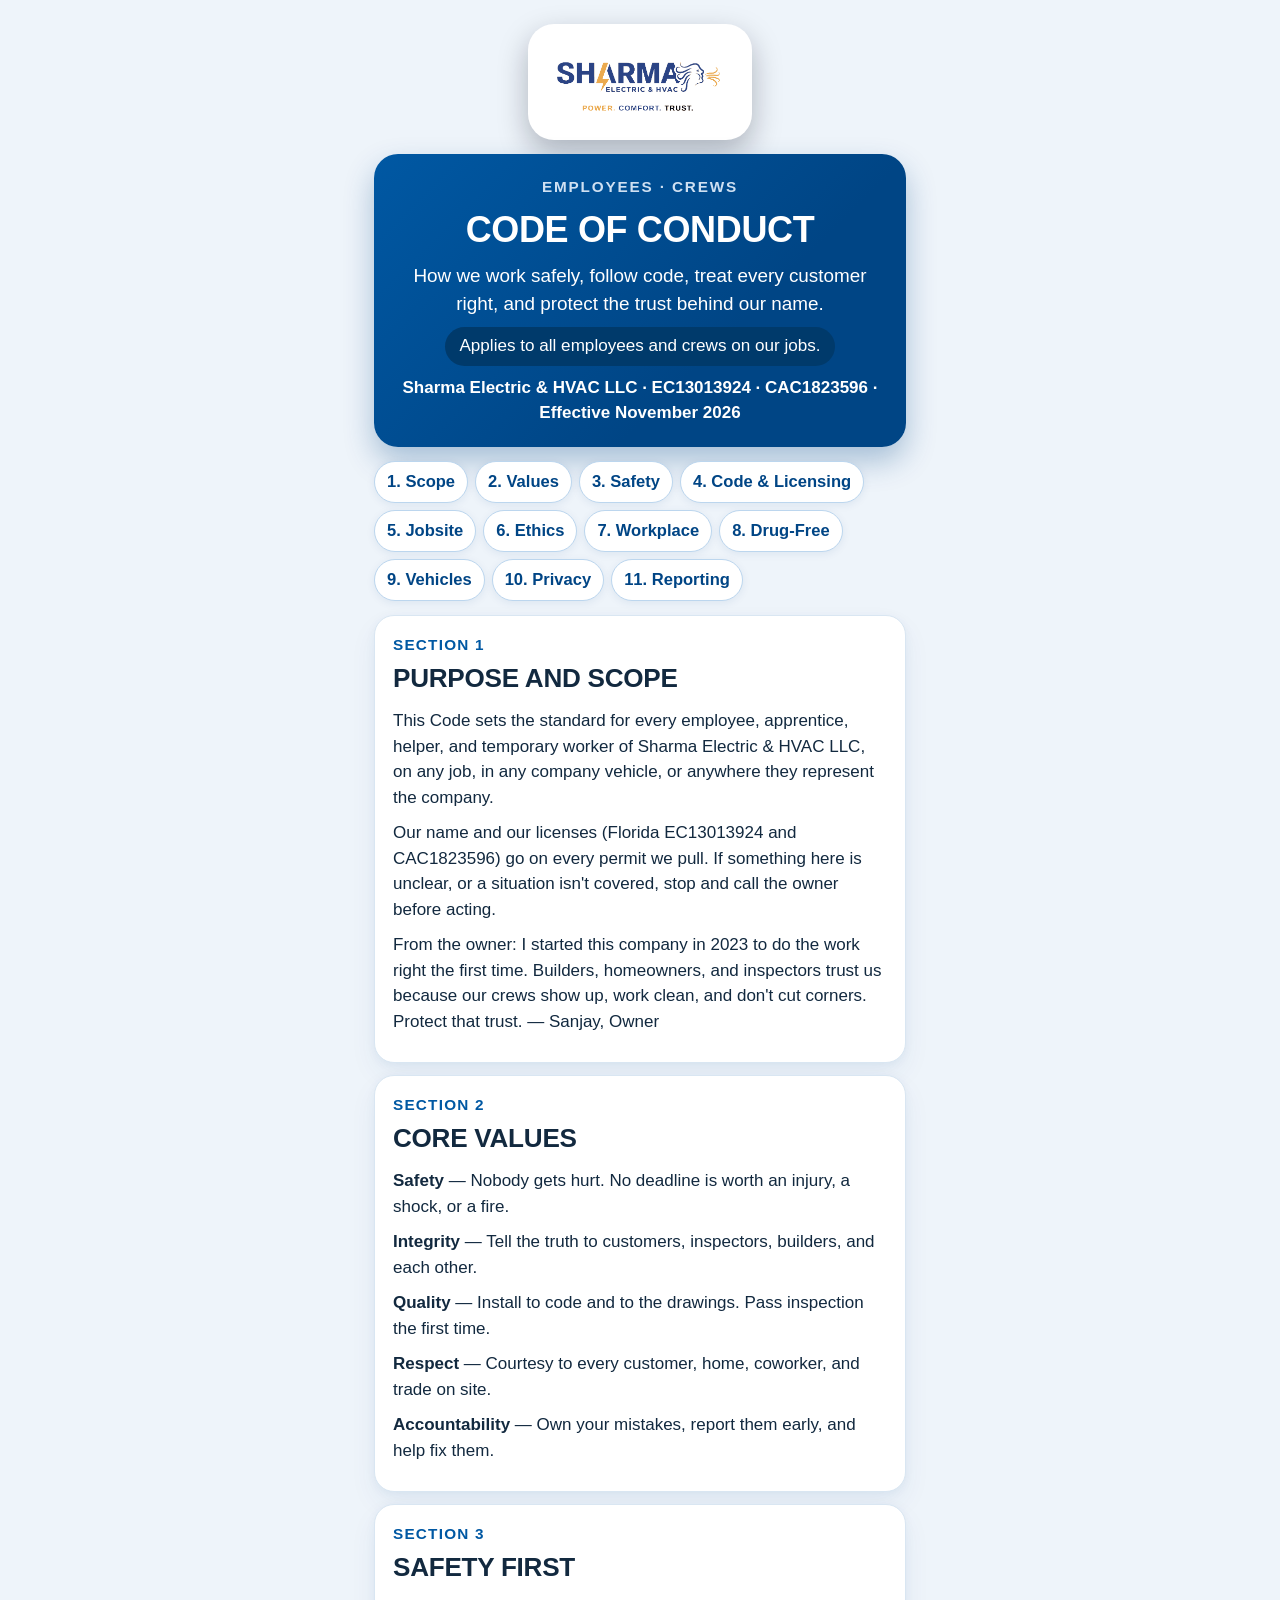
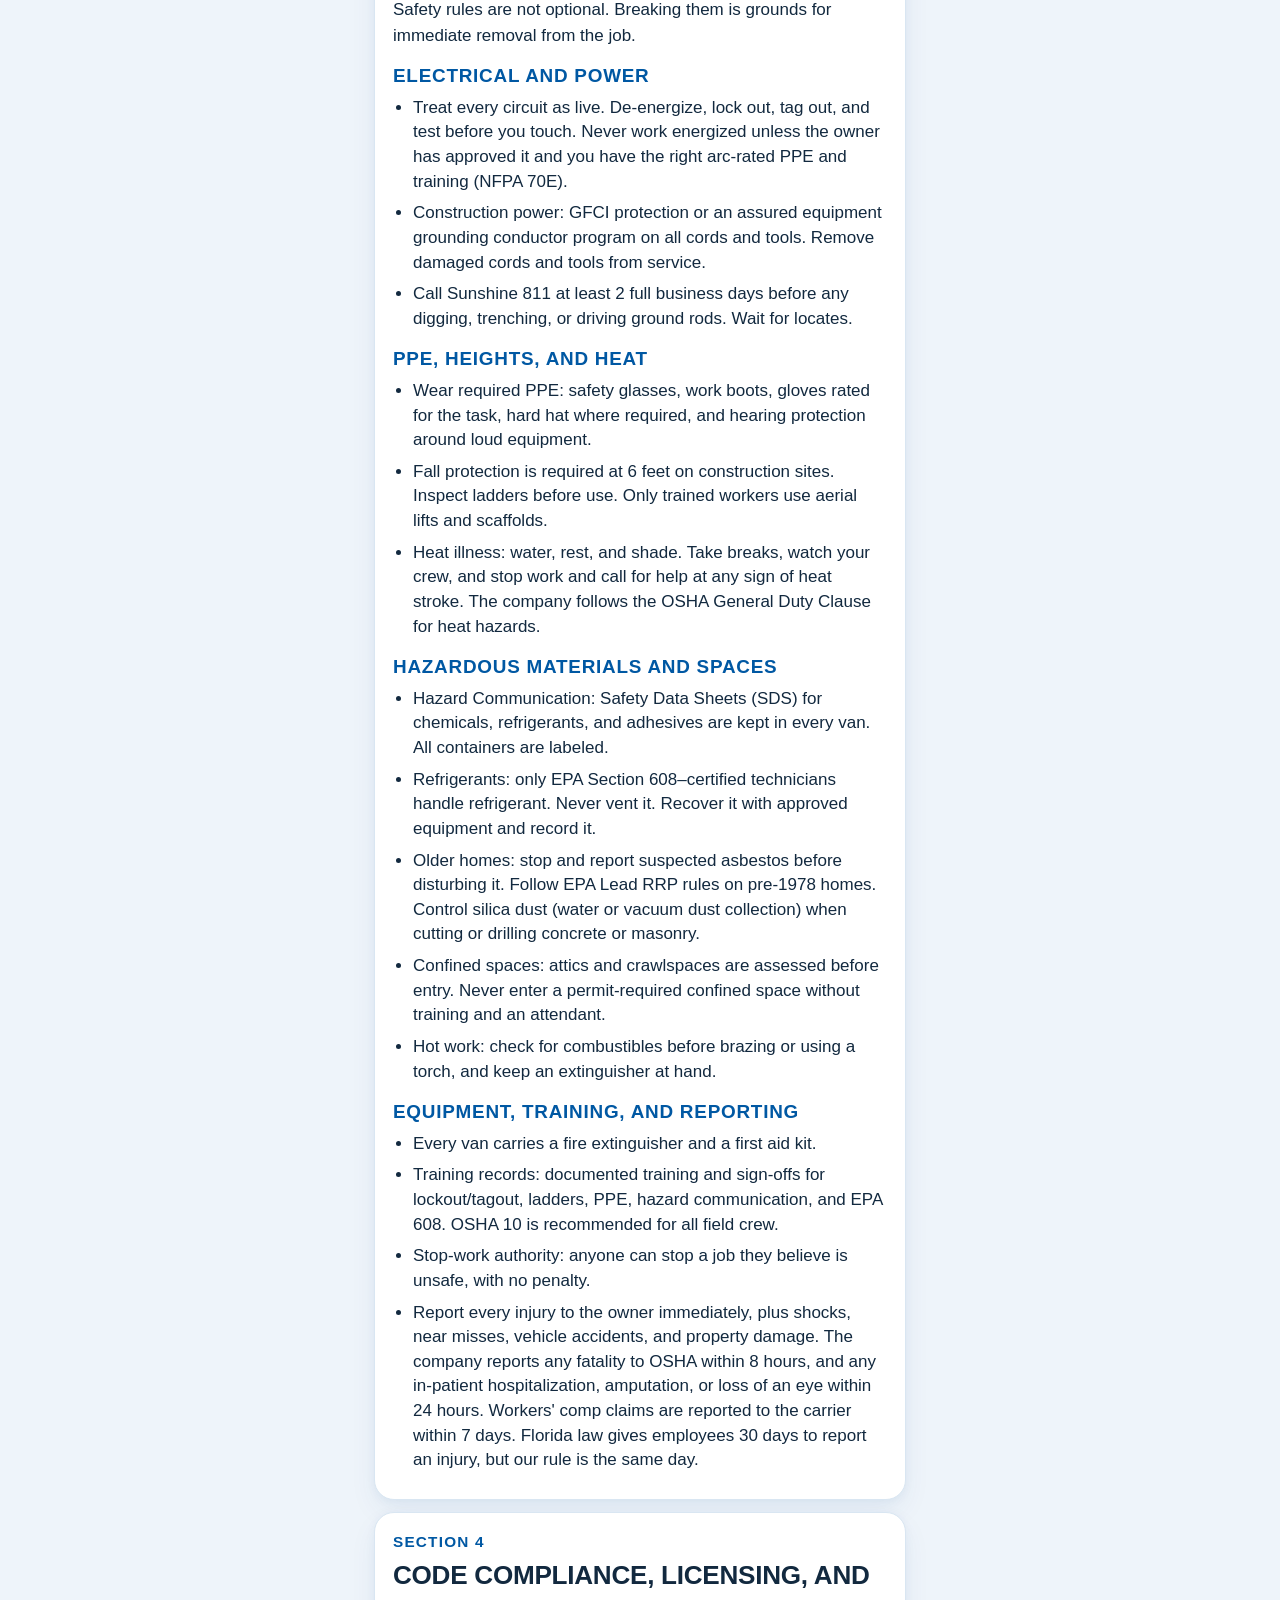
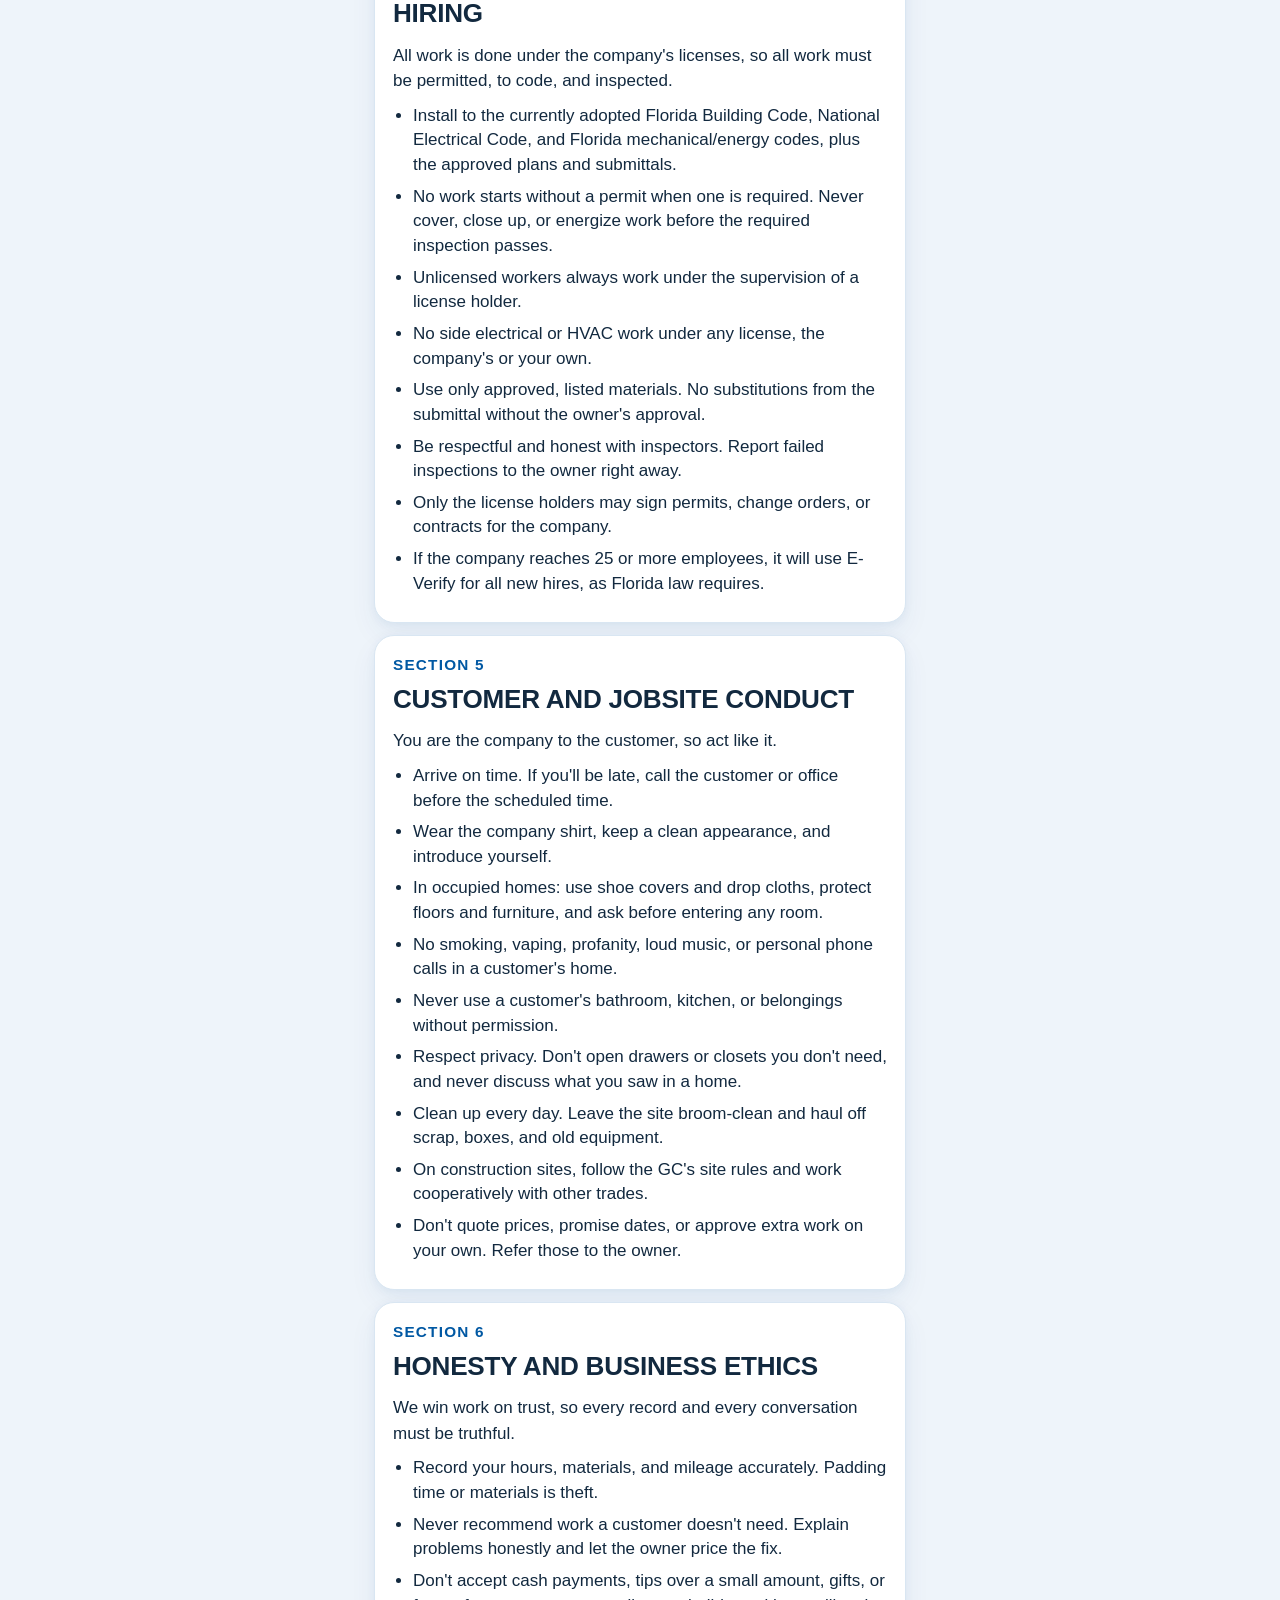
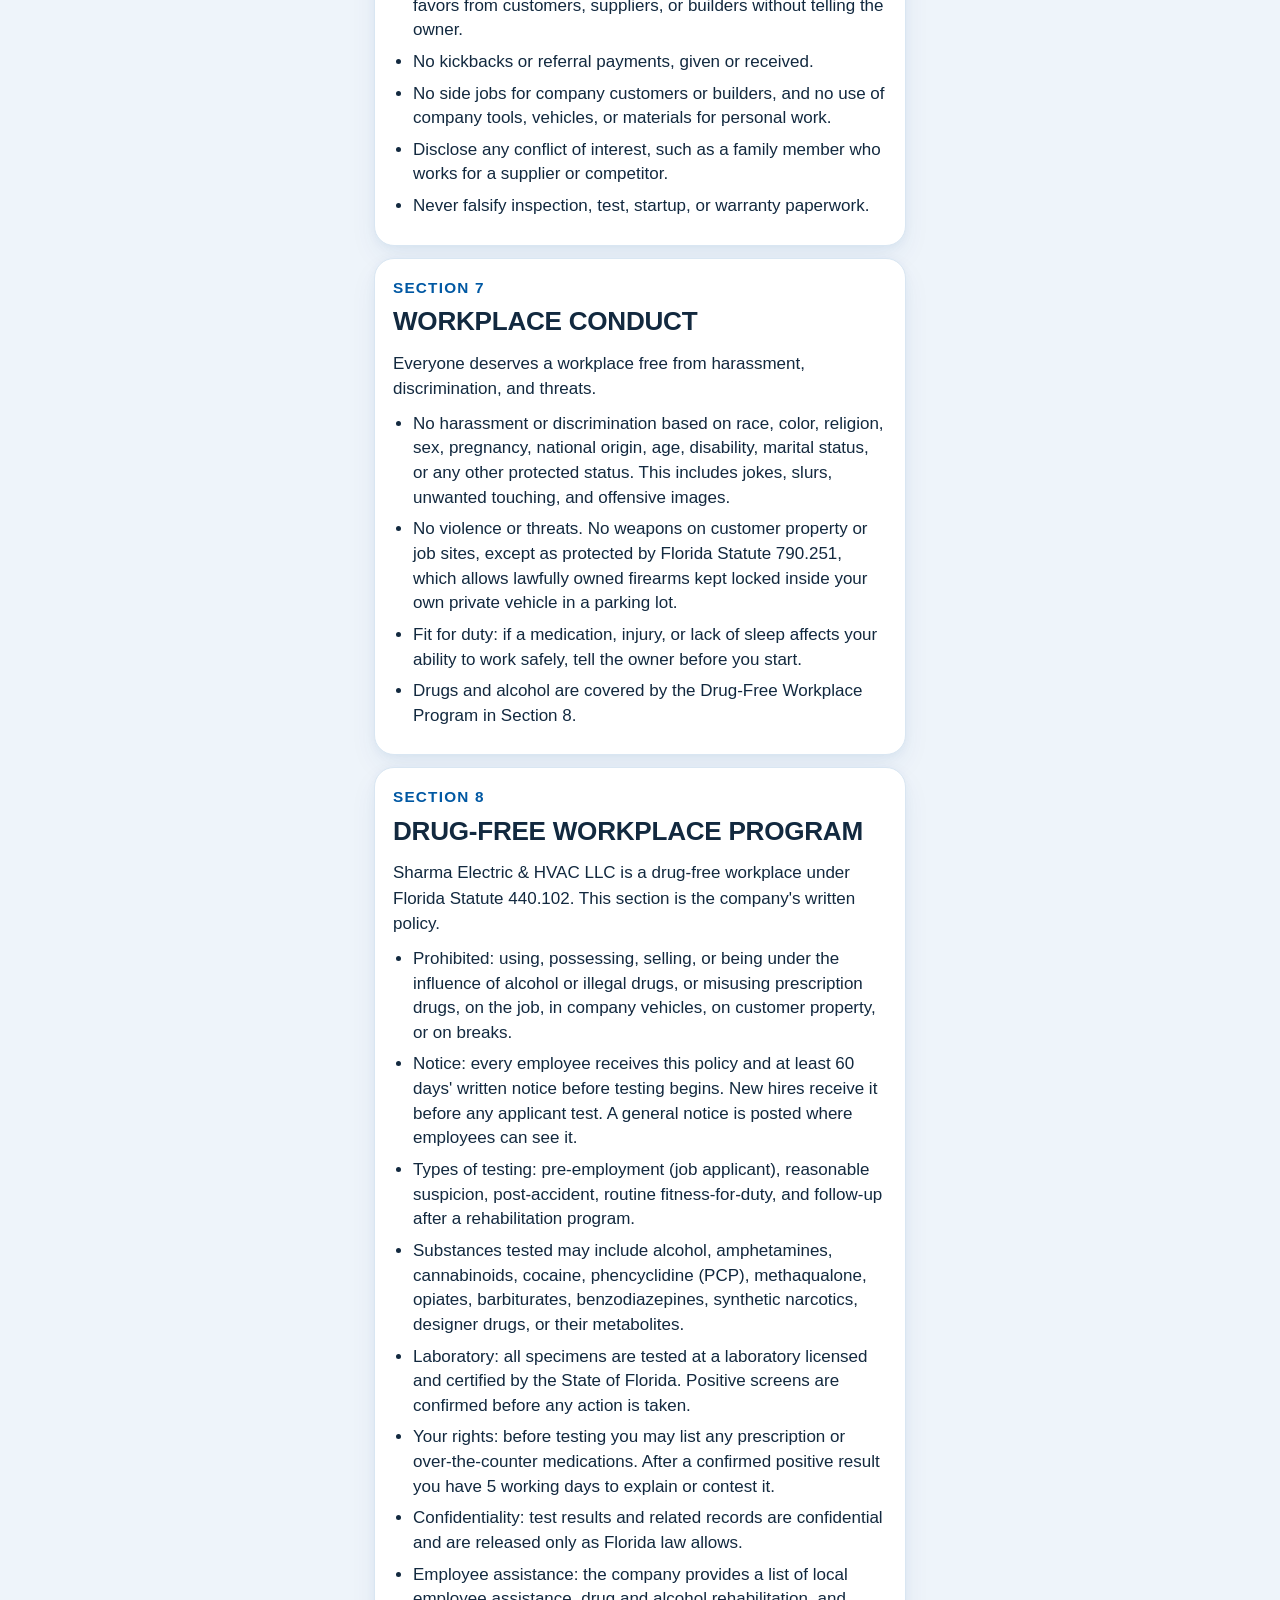
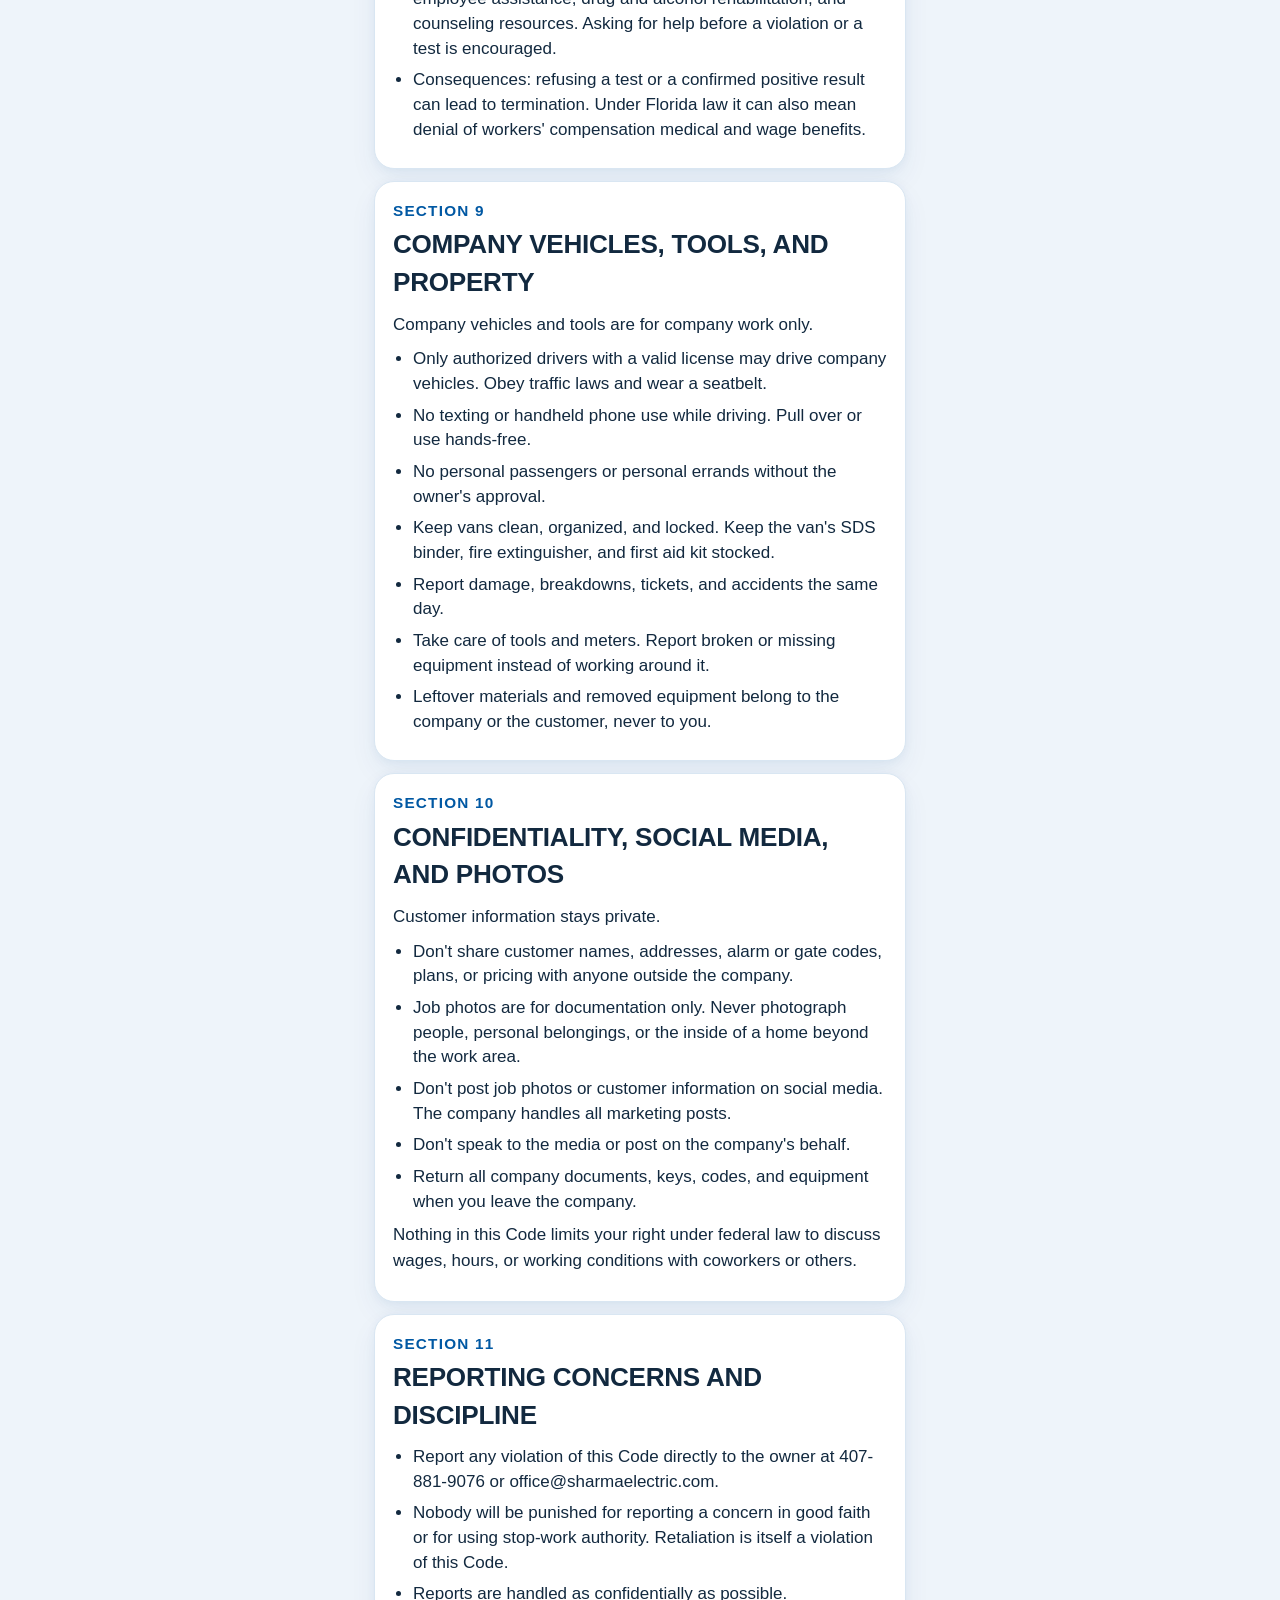
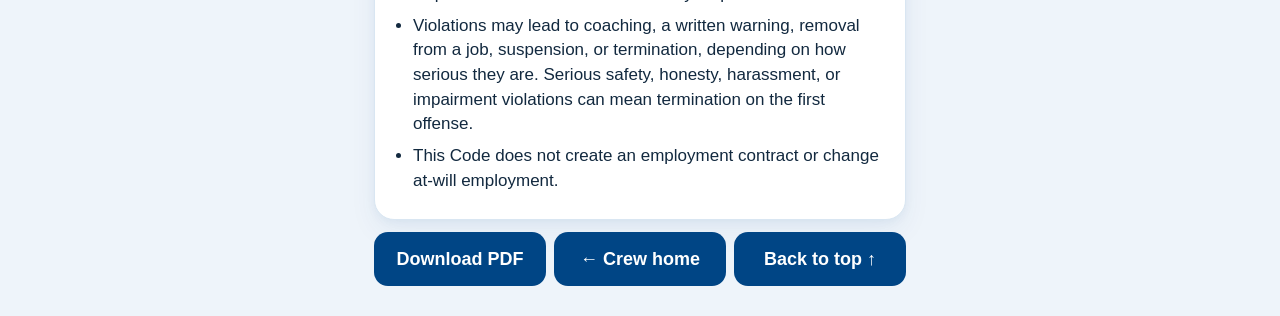
==== code-of-conduct/index.html @ 90d72795 "Kit v1.2 rollout (Batch B, Track theme): kit head snippet + Track theme on every page, kit CSS/JS, s" ====
<!DOCTYPE html>
<html lang="en" class="sk" data-theme="track"><head><meta charset="utf-8">
<meta name="viewport" content="width=device-width, initial-scale=1, viewport-fit=cover">
<title>SHARMATRACK — Code of Conduct</title>
<meta name="theme-color" content="#0058a3"><meta name="apple-mobile-web-app-capable" content="yes"><meta name="mobile-web-app-capable" content="yes"><meta name="apple-mobile-web-app-status-bar-style" content="black-translucent"><meta name="apple-mobile-web-app-title" content="SHARMATRACK"><link rel="manifest" href="../manifest.webmanifest"><link rel="stylesheet" href="https://sharma-kit.sharma-crew.workers.dev/sharma-kit.css"><script src="https://sharma-kit.sharma-crew.workers.dev/sharma-kit.js" defer></script>
<link rel="stylesheet" href="../styles.css?v=9">
<link rel="stylesheet" href="../sk-bridge.css?v=1">
<link rel="icon" href="../sharmatrack-app-icon.png">
<link rel="apple-touch-icon" href="../sharmatrack-app-icon.png">
</head><body class="sk coc-body">
<div class="sk-offline" aria-live="polite"></div>
<div class="wrap nobar">
<div class="logo-box"><a href="../"><img src="../logo.png" alt="Sharma Electric &amp; HVAC"></a></div>
  <div class="coc-hero">
    <div class="eb">EMPLOYEES · CREWS</div>
    <h1>Code of Conduct</h1>
    <div class="sub">How we work safely, follow code, treat every customer right, and protect the trust behind our name.</div>
    <div class="applies">Applies to all employees and crews on our jobs.</div>
    <div class="line">Sharma Electric &amp; HVAC LLC · EC13013924 · CAC1823596 · Effective November 2026</div>
  </div>
  <nav class="coc-nav">
    <a href="#s1">1. Scope</a><a href="#s2">2. Values</a><a href="#s3">3. Safety</a>
    <a href="#s4">4. Code &amp; Licensing</a><a href="#s5">5. Jobsite</a><a href="#s6">6. Ethics</a>
    <a href="#s7">7. Workplace</a><a href="#s8">8. Drug-Free</a><a href="#s9">9. Vehicles</a>
    <a href="#s10">10. Privacy</a><a href="#s11">11. Reporting</a>
  </nav>

  <section class="coc-sec" id="s1">
    <div class="kicker">SECTION 1</div><h2>Purpose and Scope</h2>
    <p>This Code sets the standard for every employee, apprentice, helper, and temporary worker of Sharma Electric &amp; HVAC LLC, on any job, in any company vehicle, or anywhere they represent the company.</p>
    <p>Our name and our licenses (Florida EC13013924 and CAC1823596) go on every permit we pull. If something here is unclear, or a situation isn't covered, stop and call the owner before acting.</p>
    <p>From the owner: I started this company in 2023 to do the work right the first time. Builders, homeowners, and inspectors trust us because our crews show up, work clean, and don't cut corners. Protect that trust. — Sanjay, Owner</p>
  </section>

  <section class="coc-sec" id="s2">
    <div class="kicker">SECTION 2</div><h2>Core Values</h2>
    <p><strong>Safety</strong> — Nobody gets hurt. No deadline is worth an injury, a shock, or a fire.</p>
    <p><strong>Integrity</strong> — Tell the truth to customers, inspectors, builders, and each other.</p>
    <p><strong>Quality</strong> — Install to code and to the drawings. Pass inspection the first time.</p>
    <p><strong>Respect</strong> — Courtesy to every customer, home, coworker, and trade on site.</p>
    <p><strong>Accountability</strong> — Own your mistakes, report them early, and help fix them.</p>
  </section>

  <section class="coc-sec" id="s3">
    <div class="kicker">SECTION 3</div><h2>Safety First</h2>
    <p>Safety rules are not optional. Breaking them is grounds for immediate removal from the job.</p>
    <h3>ELECTRICAL AND POWER</h3>
    <ul>
      <li>Treat every circuit as live. De-energize, lock out, tag out, and test before you touch. Never work energized unless the owner has approved it and you have the right arc-rated PPE and training (NFPA 70E).</li>
      <li>Construction power: GFCI protection or an assured equipment grounding conductor program on all cords and tools. Remove damaged cords and tools from service.</li>
      <li>Call Sunshine 811 at least 2 full business days before any digging, trenching, or driving ground rods. Wait for locates.</li>
    </ul>
    <h3>PPE, HEIGHTS, AND HEAT</h3>
    <ul>
      <li>Wear required PPE: safety glasses, work boots, gloves rated for the task, hard hat where required, and hearing protection around loud equipment.</li>
      <li>Fall protection is required at 6 feet on construction sites. Inspect ladders before use. Only trained workers use aerial lifts and scaffolds.</li>
      <li>Heat illness: water, rest, and shade. Take breaks, watch your crew, and stop work and call for help at any sign of heat stroke. The company follows the OSHA General Duty Clause for heat hazards.</li>
    </ul>
    <h3>HAZARDOUS MATERIALS AND SPACES</h3>
    <ul>
      <li>Hazard Communication: Safety Data Sheets (SDS) for chemicals, refrigerants, and adhesives are kept in every van. All containers are labeled.</li>
      <li>Refrigerants: only EPA Section 608–certified technicians handle refrigerant. Never vent it. Recover it with approved equipment and record it.</li>
      <li>Older homes: stop and report suspected asbestos before disturbing it. Follow EPA Lead RRP rules on pre-1978 homes. Control silica dust (water or vacuum dust collection) when cutting or drilling concrete or masonry.</li>
      <li>Confined spaces: attics and crawlspaces are assessed before entry. Never enter a permit-required confined space without training and an attendant.</li>
      <li>Hot work: check for combustibles before brazing or using a torch, and keep an extinguisher at hand.</li>
    </ul>
    <h3>EQUIPMENT, TRAINING, AND REPORTING</h3>
    <ul>
      <li>Every van carries a fire extinguisher and a first aid kit.</li>
      <li>Training records: documented training and sign-offs for lockout/tagout, ladders, PPE, hazard communication, and EPA 608. OSHA 10 is recommended for all field crew.</li>
      <li>Stop-work authority: anyone can stop a job they believe is unsafe, with no penalty.</li>
      <li>Report every injury to the owner immediately, plus shocks, near misses, vehicle accidents, and property damage. The company reports any fatality to OSHA within 8 hours, and any in-patient hospitalization, amputation, or loss of an eye within 24 hours. Workers' comp claims are reported to the carrier within 7 days. Florida law gives employees 30 days to report an injury, but our rule is the same day.</li>
    </ul>
  </section>

  <section class="coc-sec" id="s4">
    <div class="kicker">SECTION 4</div><h2>Code Compliance, Licensing, and Hiring</h2>
    <p>All work is done under the company's licenses, so all work must be permitted, to code, and inspected.</p>
    <ul>
      <li>Install to the currently adopted Florida Building Code, National Electrical Code, and Florida mechanical/energy codes, plus the approved plans and submittals.</li>
      <li>No work starts without a permit when one is required. Never cover, close up, or energize work before the required inspection passes.</li>
      <li>Unlicensed workers always work under the supervision of a license holder.</li>
      <li>No side electrical or HVAC work under any license, the company's or your own.</li>
      <li>Use only approved, listed materials. No substitutions from the submittal without the owner's approval.</li>
      <li>Be respectful and honest with inspectors. Report failed inspections to the owner right away.</li>
      <li>Only the license holders may sign permits, change orders, or contracts for the company.</li>
      <li>If the company reaches 25 or more employees, it will use E-Verify for all new hires, as Florida law requires.</li>
    </ul>
  </section>

  <section class="coc-sec" id="s5">
    <div class="kicker">SECTION 5</div><h2>Customer and Jobsite Conduct</h2>
    <p>You are the company to the customer, so act like it.</p>
    <ul>
      <li>Arrive on time. If you'll be late, call the customer or office before the scheduled time.</li>
      <li>Wear the company shirt, keep a clean appearance, and introduce yourself.</li>
      <li>In occupied homes: use shoe covers and drop cloths, protect floors and furniture, and ask before entering any room.</li>
      <li>No smoking, vaping, profanity, loud music, or personal phone calls in a customer's home.</li>
      <li>Never use a customer's bathroom, kitchen, or belongings without permission.</li>
      <li>Respect privacy. Don't open drawers or closets you don't need, and never discuss what you saw in a home.</li>
      <li>Clean up every day. Leave the site broom-clean and haul off scrap, boxes, and old equipment.</li>
      <li>On construction sites, follow the GC's site rules and work cooperatively with other trades.</li>
      <li>Don't quote prices, promise dates, or approve extra work on your own. Refer those to the owner.</li>
    </ul>
  </section>

  <section class="coc-sec" id="s6">
    <div class="kicker">SECTION 6</div><h2>Honesty and Business Ethics</h2>
    <p>We win work on trust, so every record and every conversation must be truthful.</p>
    <ul>
      <li>Record your hours, materials, and mileage accurately. Padding time or materials is theft.</li>
      <li>Never recommend work a customer doesn't need. Explain problems honestly and let the owner price the fix.</li>
      <li>Don't accept cash payments, tips over a small amount, gifts, or favors from customers, suppliers, or builders without telling the owner.</li>
      <li>No kickbacks or referral payments, given or received.</li>
      <li>No side jobs for company customers or builders, and no use of company tools, vehicles, or materials for personal work.</li>
      <li>Disclose any conflict of interest, such as a family member who works for a supplier or competitor.</li>
      <li>Never falsify inspection, test, startup, or warranty paperwork.</li>
    </ul>
  </section>

  <section class="coc-sec" id="s7">
    <div class="kicker">SECTION 7</div><h2>Workplace Conduct</h2>
    <p>Everyone deserves a workplace free from harassment, discrimination, and threats.</p>
    <ul>
      <li>No harassment or discrimination based on race, color, religion, sex, pregnancy, national origin, age, disability, marital status, or any other protected status. This includes jokes, slurs, unwanted touching, and offensive images.</li>
      <li>No violence or threats. No weapons on customer property or job sites, except as protected by Florida Statute 790.251, which allows lawfully owned firearms kept locked inside your own private vehicle in a parking lot.</li>
      <li>Fit for duty: if a medication, injury, or lack of sleep affects your ability to work safely, tell the owner before you start.</li>
      <li>Drugs and alcohol are covered by the Drug-Free Workplace Program in Section 8.</li>
    </ul>
  </section>

  <section class="coc-sec" id="s8">
    <div class="kicker">SECTION 8</div><h2>Drug-Free Workplace Program</h2>
    <p>Sharma Electric &amp; HVAC LLC is a drug-free workplace under Florida Statute 440.102. This section is the company's written policy.</p>
    <ul>
      <li>Prohibited: using, possessing, selling, or being under the influence of alcohol or illegal drugs, or misusing prescription drugs, on the job, in company vehicles, on customer property, or on breaks.</li>
      <li>Notice: every employee receives this policy and at least 60 days' written notice before testing begins. New hires receive it before any applicant test. A general notice is posted where employees can see it.</li>
      <li>Types of testing: pre-employment (job applicant), reasonable suspicion, post-accident, routine fitness-for-duty, and follow-up after a rehabilitation program.</li>
      <li>Substances tested may include alcohol, amphetamines, cannabinoids, cocaine, phencyclidine (PCP), methaqualone, opiates, barbiturates, benzodiazepines, synthetic narcotics, designer drugs, or their metabolites.</li>
      <li>Laboratory: all specimens are tested at a laboratory licensed and certified by the State of Florida. Positive screens are confirmed before any action is taken.</li>
      <li>Your rights: before testing you may list any prescription or over-the-counter medications. After a confirmed positive result you have 5 working days to explain or contest it.</li>
      <li>Confidentiality: test results and related records are confidential and are released only as Florida law allows.</li>
      <li>Employee assistance: the company provides a list of local employee assistance, drug and alcohol rehabilitation, and counseling resources. Asking for help before a violation or a test is encouraged.</li>
      <li>Consequences: refusing a test or a confirmed positive result can lead to termination. Under Florida law it can also mean denial of workers' compensation medical and wage benefits.</li>
    </ul>
  </section>

  <section class="coc-sec" id="s9">
    <div class="kicker">SECTION 9</div><h2>Company Vehicles, Tools, and Property</h2>
    <p>Company vehicles and tools are for company work only.</p>
    <ul>
      <li>Only authorized drivers with a valid license may drive company vehicles. Obey traffic laws and wear a seatbelt.</li>
      <li>No texting or handheld phone use while driving. Pull over or use hands-free.</li>
      <li>No personal passengers or personal errands without the owner's approval.</li>
      <li>Keep vans clean, organized, and locked. Keep the van's SDS binder, fire extinguisher, and first aid kit stocked.</li>
      <li>Report damage, breakdowns, tickets, and accidents the same day.</li>
      <li>Take care of tools and meters. Report broken or missing equipment instead of working around it.</li>
      <li>Leftover materials and removed equipment belong to the company or the customer, never to you.</li>
    </ul>
  </section>

  <section class="coc-sec" id="s10">
    <div class="kicker">SECTION 10</div><h2>Confidentiality, Social Media, and Photos</h2>
    <p>Customer information stays private.</p>
    <ul>
      <li>Don't share customer names, addresses, alarm or gate codes, plans, or pricing with anyone outside the company.</li>
      <li>Job photos are for documentation only. Never photograph people, personal belongings, or the inside of a home beyond the work area.</li>
      <li>Don't post job photos or customer information on social media. The company handles all marketing posts.</li>
      <li>Don't speak to the media or post on the company's behalf.</li>
      <li>Return all company documents, keys, codes, and equipment when you leave the company.</li>
    </ul>
    <p>Nothing in this Code limits your right under federal law to discuss wages, hours, or working conditions with coworkers or others.</p>
  </section>

  <section class="coc-sec" id="s11">
    <div class="kicker">SECTION 11</div><h2>Reporting Concerns and Discipline</h2>
    <ul>
      <li>Report any violation of this Code directly to the owner at 407-881-9076 or office@sharmaelectric.com.</li>
      <li>Nobody will be punished for reporting a concern in good faith or for using stop-work authority. Retaliation is itself a violation of this Code.</li>
      <li>Reports are handled as confidentially as possible.</li>
      <li>Violations may lead to coaching, a written warning, removal from a job, suspension, or termination, depending on how serious they are. Serious safety, honesty, harassment, or impairment violations can mean termination on the first offense.</li>
      <li>This Code does not create an employment contract or change at-will employment.</li>
    </ul>
  </section>

  <div class="coc-foot">
    <a href="https://sharma-crew.sharma-crew.workers.dev/code-of-conduct" target="_blank" rel="noopener">Download PDF</a>
    <a href="../">← Crew home</a>
    <button type="button" onclick="window.scrollTo({top:0,behavior:'smooth'})">Back to top ↑</button>
  </div>
</div>
<script src="../sk-init.js?v=1" defer></script>
</body></html>
---- styles.css ----
/* Sharma Crew — shared styles. Modern field-app look: phone-first, big text, big logo. */
:root{
  --navy:#004585; --navy2:#0058a3; --navy3:#2f7fc4; --brand:#0058a3; --brand2:#2f7fc4;
  --ink:#12293f; --muted:#55708c; --line:#d9e6f2;
  --card:#ffffff; --radius:20px;
  --sh-card:0 2px 10px rgba(8,22,44,.06),0 14px 34px rgba(8,22,44,.08);
  --sh-pop:0 12px 30px rgba(3,12,28,.28);
}
*{box-sizing:border-box}
html{font-size:18px}
body{margin:0;font-family:-apple-system,BlinkMacSystemFont,"Segoe UI",Roboto,Arial,sans-serif;
  background:
    radial-gradient(120% 480px at 50% -80px,rgba(0,88,163,.14),rgba(0,88,163,0) 70%),
    linear-gradient(180deg,#ffffff,#eef4fa);
  background-attachment:fixed;
  color:var(--ink);-webkit-text-size-adjust:100%;-webkit-tap-highlight-color:transparent}
a{color:#0058a3}
:focus-visible{outline:3px solid var(--brand2);outline-offset:2px}
.wrap{max-width:560px;margin:0 auto;padding:14px 14px 110px}
.wrap.nobar{padding-bottom:30px}

/* logo — the real Sharma logo, big and crisp on a clean white plaque */
.logo-box{background:#fff;border:1px solid #d9e6f2;border-radius:22px;padding:16px 24px;text-align:center;margin:10px auto 14px;
  width:fit-content;max-width:100%;box-shadow:var(--sh-pop)}
.logo-box img{height:68px;width:auto;max-width:100%;display:block;margin:0 auto}
.logo-box.small img{height:54px}
@media (min-width:640px){
  .logo-box img{height:84px}
  .logo-box.small img{height:64px}
}

/* language bar */
.langbar{display:flex;align-items:center;gap:8px;justify-content:center;padding:12px 6px 4px;flex-wrap:wrap}
.langbar .lbl{color:#004585;font-size:.85rem;font-weight:600;letter-spacing:.04em}
.langbar button{border:1.5px solid #bcd6ee;background:#fff;color:#004585;
  border-radius:999px;padding:8px 14px;font-size:1rem;font-weight:700;cursor:pointer;
  transition:background .15s,color .15s,transform .1s}
.langbar button:active{transform:scale(.96)}
.langbar button.on{background:#0058a3;color:#fff;border-color:#0058a3;box-shadow:0 4px 14px rgba(0,69,133,.3)}

/* sticky job bar (job pages) */
.jobbar{position:sticky;top:0;z-index:60;display:flex;align-items:center;justify-content:space-between;gap:10px;
  padding:10px 16px;background:rgba(0,69,133,.96);backdrop-filter:blur(10px);-webkit-backdrop-filter:blur(10px);
  border-bottom:1px solid rgba(255,255,255,.12);color:#eaf2fb}
.jobbar .jb-addr{font-weight:800;font-size:.98rem;white-space:nowrap;overflow:hidden;text-overflow:ellipsis}
.jobbar .jb-num{flex:0 0 auto;background:#fff;color:#004585;
  font-weight:900;font-size:.9rem;border-radius:999px;padding:4px 12px;box-shadow:0 4px 12px rgba(0,40,80,.35)}

/* hero */
.hero{background:linear-gradient(135deg,#0058a3,#004585 70%);border:1px solid rgba(255,255,255,.09);
  border-radius:24px;color:#fff;padding:22px 18px;margin-bottom:14px;text-align:center;box-shadow:var(--sh-pop)}
.hero h1{font-size:1.9rem;line-height:1.15;margin:2px 0 4px;letter-spacing:-.01em}
.hero .city{font-size:1.15rem;color:#cfe0f2;margin-bottom:6px}
.hero .lic{font-size:.95rem;color:#cfe0f2;font-weight:700;margin-bottom:12px}
.hero .meta{display:flex;gap:8px;justify-content:center;flex-wrap:wrap}
.hero .meta span{background:rgba(255,255,255,.08);border:1px solid rgba(255,255,255,.16);border-radius:999px;
  padding:7px 12px;font-size:.95rem}
.hero .meta b{color:#fff}

/* home */
.home h2{color:#004585;font-size:1.35rem;margin:22px 2px 10px;letter-spacing:-.01em}
.jobbtn{position:relative;display:flex;flex-direction:column;gap:2px;
  background:#fff;border:1px solid #c3d7ec;
  border-radius:var(--radius);padding:16px 60px 16px 16px;color:var(--ink);text-decoration:none;margin-bottom:10px;
  box-shadow:var(--sh-pop);transition:transform .12s}
.jobbtn:active{transform:scale(.985)}
.jobbtn .a{font-size:1.35rem;font-weight:800;color:#004585}
.jobbtn .b{color:#55708c;font-size:1rem}
.jobbtn .arr{position:absolute;right:14px;top:50%;transform:translateY(-50%);width:36px;height:36px;
  border-radius:50%;background:linear-gradient(135deg,var(--brand2),var(--brand));color:#fff;
  display:flex;align-items:center;justify-content:center;font-size:1.15rem;font-weight:900;
  box-shadow:0 6px 16px rgba(0,88,163,.35)}
.greenbtn{display:block;background:linear-gradient(135deg,#0058a3,#004585);color:#fff;font-weight:800;
  font-size:1.2rem;border-radius:var(--radius);padding:16px;text-align:center;text-decoration:none;
  box-shadow:0 12px 26px rgba(0,69,133,.3);transition:transform .12s}
.greenbtn:active{transform:scale(.985)}
.home-lic{color:#6488a8;text-align:center;font-size:.88rem;font-weight:600;margin-top:16px}

/* gear cards */
.gear{display:grid;grid-template-columns:1fr 1fr;gap:10px;margin-bottom:14px}
.gear .card{background:var(--card);border:1px solid var(--line);border-radius:var(--radius);
  padding:14px;box-shadow:var(--sh-card)}
a.gearlink{display:block;text-decoration:none;color:inherit;transition:transform .12s,box-shadow .15s}
a.gearlink:active{transform:scale(.98)}
.gear .brand{font-weight:900;letter-spacing:.06em;font-size:1.05rem}
.brand.siemens{color:#2f7fc4}
.brand.sq{color:#004585}
.brand.eaton{color:#0058a3}
.pill{display:inline-block;border-radius:6px;padding:2px 8px;font-size:.78rem;font-weight:800;color:#fff;vertical-align:middle;margin-left:6px}
.pill.green{background:#004585}.pill.blue{background:#0058a3}
.gear .kind{color:var(--muted);font-weight:800;font-size:.82rem;letter-spacing:.08em;margin:8px 0 4px}
.gear .desc{font-size:1rem;font-weight:600}
.gear .spec{color:var(--muted);font-size:.95rem}
.gear .model{font-family:ui-monospace,Menlo,Consolas,monospace;font-weight:800;font-size:.98rem;margin-top:8px;
  display:inline-block;background:#eef4fa;border:1px solid var(--line);border-radius:8px;padding:3px 8px;word-break:break-all}
.sched-hint{margin-top:12px;padding-top:10px;border-top:1px dashed var(--line);display:flex;
  align-items:center;justify-content:space-between;gap:6px;color:var(--brand);font-weight:800;font-size:.92rem}
.sched-hint .chev{font-size:1.35rem;line-height:1;color:#b9cbdf;font-weight:900}

/* progress */
.progress{background:var(--card);border:1px solid var(--line);border-radius:var(--radius);
  padding:14px;display:flex;align-items:center;gap:16px;margin-bottom:14px;box-shadow:var(--sh-card)}
.ringwrap{position:relative;width:92px;height:92px;flex:0 0 92px}
.ringwrap svg{transform:rotate(-90deg);filter:drop-shadow(0 4px 10px rgba(0,88,163,.35))}
.ringwrap .num{position:absolute;inset:0;display:flex;align-items:center;justify-content:center;font-weight:900;font-size:1.3rem}
.progress .pt{font-weight:800;font-size:1.1rem}
.progress .ps{color:var(--muted)}

.mapsbtn{display:block;background:linear-gradient(135deg,var(--brand2),var(--brand));color:#fff;
  text-align:center;font-weight:900;font-size:1.2rem;padding:16px;border-radius:18px;text-decoration:none;
  margin-bottom:14px;box-shadow:0 12px 26px rgba(0,88,163,.3);transition:transform .12s}
.mapsbtn:active{transform:scale(.985)}

/* sections */
.section{background:var(--card);border:1px solid var(--line);border-radius:var(--radius);
  padding:16px;margin-bottom:14px;box-shadow:var(--sh-card)}
.section h2{margin:0 0 8px;font-size:1.25rem;letter-spacing:-.01em}
.section h3{margin:0 0 8px;font-size:1.05rem;letter-spacing:.05em;color:var(--muted)}
details.section summary{font-weight:800;font-size:1.15rem;cursor:pointer}
details.section ol{margin:10px 0 2px;padding-left:22px}
details.section li{margin-bottom:8px}
.prints a{display:block;padding:13px 14px;border:1.5px solid #d7e3f0;border-radius:14px;margin-bottom:8px;
  text-decoration:none;font-weight:700;color:#0058a3;background:linear-gradient(180deg,#f8fbff,#f1f7fd);
  transition:border-color .15s,transform .1s}
.prints a:active{transform:scale(.99);border-color:var(--brand)}
.prints a:last-child{margin-bottom:0}

/* caption cards */
.capcard{background:#f8fbfe;border:1px solid var(--line);border-radius:18px;padding:14px;margin-bottom:12px}
.capcard:last-child{margin-bottom:0}
.capcard .top{display:flex;justify-content:space-between;gap:10px;align-items:center}
.capcard .cap{font-weight:800;font-size:1.08rem}
.capcard .status{color:var(--muted);font-size:.92rem;white-space:nowrap}
.capcard .status.has{color:#004585;font-weight:800;background:#e3eef9;border:1px solid #bcd6ee;
  border-radius:999px;padding:2px 11px}
.capcard .btns{display:flex;gap:8px;margin-top:10px}
.capcard .btns label{flex:1;text-align:center;color:#fff;font-weight:800;padding:13px 6px;border-radius:14px;
  cursor:pointer;font-size:1.05rem;transition:transform .1s}
.capcard .btns label:active{transform:scale(.97)}
.capcard .btns .cam{background:linear-gradient(135deg,var(--brand2),var(--brand));box-shadow:0 8px 18px rgba(0,88,163,.3)}
.capcard .btns .gal{background:#fff;color:#004585;border:1.5px solid #0058a3;box-shadow:0 8px 18px rgba(0,88,163,.12)}
.capcard input[type=file]{display:none}
.tiles{display:grid;grid-template-columns:1fr 1fr;gap:8px;margin-top:10px}
.tiles figure{margin:0}
.tiles img,.tiles video{width:100%;height:132px;object-fit:cover;border-radius:14px;display:block;
  background:#dfe7ee;box-shadow:0 4px 14px rgba(8,22,44,.14)}
.tiles figcaption{font-size:.78rem;color:var(--muted);margin-top:4px;word-break:break-word}
.notconn{background:#eaf2fb;border:1px dashed #2f7fc4;color:#004585;border-radius:12px;padding:10px 12px;font-size:.95rem;margin-top:10px}
.upnote{font-size:.9rem;color:var(--muted);margin-top:6px}

/* sticky name bar */
.namebar{position:fixed;left:0;right:0;bottom:0;background:rgba(0,69,133,.96);
  backdrop-filter:blur(12px);-webkit-backdrop-filter:blur(12px);
  border-top:1px solid rgba(255,255,255,.14);box-shadow:0 -8px 24px rgba(3,12,28,.35);
  padding:10px 12px calc(10px + env(safe-area-inset-bottom));z-index:50}
.namebar .in{max-width:560px;margin:0 auto;display:flex;gap:8px;align-items:center}
.namebar input{flex:1;min-width:0;font-size:1.05rem;padding:13px;border-radius:14px;
  border:1.5px solid rgba(255,255,255,.25);background:rgba(255,255,255,.97)}
.namebar label{color:#fff;font-weight:800;padding:13px 10px;border-radius:14px;cursor:pointer;
  white-space:nowrap;transition:transform .1s}
.namebar label:active{transform:scale(.96)}
.namebar .ocam{background:linear-gradient(135deg,var(--brand2),var(--brand))}
.namebar .ogal{background:#fff;color:#004585}
.namebar input[type=file]{display:none}

/* launcher */
.launch-head{color:var(--ink);padding:16px 4px 4px}
.launch-head .date{color:#6488a8;font-size:.9rem}
.launch-head h1{margin:2px 0 6px;font-size:1.8rem;letter-spacing:-.01em}
.launch-head h1 .nm{color:var(--brand)}
.launch h2{color:#004585;font-size:1.05rem;letter-spacing:.07em;margin:20px 2px 10px;text-transform:uppercase}
.tiles-launch{display:grid;grid-template-columns:repeat(4,1fr);gap:12px}
.tile{text-decoration:none;text-align:center;color:var(--ink)}
.tile .ic{height:64px;border-radius:20px;display:flex;align-items:center;justify-content:center;
  font-size:1.7rem;font-weight:900;color:#fff;box-shadow:0 10px 22px rgba(3,12,28,.35);
  transition:transform .12s}
.tile:active .ic{transform:scale(.94)}
.tile .lb{font-size:.85rem;font-weight:700;margin-top:6px;line-height:1.2}
.tile .up{font-size:.72rem;color:#6488a8}
.c-blue{background:linear-gradient(135deg,#2f7fc4,#0058a3)}.c-orange{background:linear-gradient(135deg,#0058a3,#004585)}
.c-green{background:linear-gradient(135deg,#9fc3e8,#2f7fc4)}.c-teal{background:linear-gradient(135deg,#0058a3,#2f7fc4)}
.c-navy{background:linear-gradient(135deg,#1b4076,#004585)}.c-purple{background:linear-gradient(135deg,#004585,#2f7fc4)}
.c-grey{background:linear-gradient(135deg,#7d9dbd,#55708c)}.c-red{background:linear-gradient(135deg,#003a6b,#004585)}

/* meter schedule pages */
.sched-model{font-family:ui-monospace,Menlo,Consolas,monospace;font-weight:800;font-size:1.3rem;
  color:#fff;margin:4px 0 6px;word-break:break-all}
.sched-table{width:100%;border-collapse:collapse;font-size:1rem}
.sched-table th{text-align:left;font-weight:800;padding:13px 10px;border-bottom:1px solid var(--line);
  width:38%;vertical-align:top}
.sched-table td{padding:13px 10px;border-bottom:1px solid var(--line);vertical-align:top}
.sched-table tr:last-child td,.sched-table tr:last-child th{border-bottom:0}
.sched-table .sched-sec td{background:#eef4fa;color:var(--navy);font-weight:800;letter-spacing:.04em;
  font-size:.92rem;text-transform:uppercase}
.sched-note{color:var(--muted);font-size:.95rem;margin:12px 2px 0}
.backrow{display:flex;gap:8px;flex-wrap:wrap}
.jobchip{flex:1 1 40%;text-align:center;background:linear-gradient(135deg,#0058a3,#004585);color:#fff;
  text-decoration:none;font-weight:800;padding:14px 10px;border-radius:14px;border:1px solid rgba(255,255,255,.12);
  box-shadow:var(--sh-pop);transition:transform .1s}
.jobchip:active{transform:scale(.97)}
.jobchip.home{background:#fff;color:var(--navy);border-color:#d7e3f0;box-shadow:var(--sh-card)}

/* code of conduct */
.coc-body{background:#eef4fa}
.coc-hero{background:linear-gradient(135deg,#0058a3,#004585 65%);color:#fff;border-radius:24px;
  padding:22px 18px;text-align:center;margin-bottom:14px;box-shadow:0 14px 30px rgba(0,69,133,.3)}
.coc-hero .eb{letter-spacing:.12em;font-weight:800;font-size:.85rem;color:#cfe0f2}
.coc-hero h1{margin:6px 0;font-size:2rem;letter-spacing:-.01em}
.coc-hero .sub{font-size:1.05rem}
.coc-hero .applies{display:inline-block;background:#003a6b;border-radius:999px;padding:7px 14px;margin:10px 0;font-size:.95rem}
.coc-hero .line{font-weight:700}
.coc-nav{display:flex;flex-wrap:wrap;gap:7px;margin-bottom:14px}
.coc-nav a{background:#fff;border:1.5px solid #bcd6ee;color:#004585;border-radius:999px;padding:8px 12px;
  text-decoration:none;font-weight:700;font-size:.92rem;box-shadow:0 2px 8px rgba(0,69,133,.08)}
.coc-sec{background:#fff;border:1px solid #d9e6f2;border-radius:var(--radius);padding:18px;margin-bottom:12px;
  box-shadow:0 2px 10px rgba(0,69,133,.05),0 12px 28px rgba(0,69,133,.06)}
.coc-sec .kicker{color:var(--brand);font-weight:900;letter-spacing:.08em;font-size:.85rem}
.coc-sec h2{margin:4px 0 10px;font-size:1.45rem;letter-spacing:-.01em}
.coc-sec h3{margin:14px 0 6px;font-size:1.05rem;letter-spacing:.04em;color:var(--brand)}
.coc-sec p{margin:0 0 10px;line-height:1.5}
.coc-sec ul{margin:0 0 8px;padding-left:20px}
.coc-sec li{margin-bottom:7px;line-height:1.45}
.coc-foot{display:flex;gap:8px;flex-wrap:wrap;margin-top:6px}
.coc-foot a,.coc-foot button{flex:1;text-align:center;background:var(--navy);color:#fff;border:0;border-radius:14px;
  padding:14px;text-decoration:none;font-weight:800;font-size:1rem;cursor:pointer}
@media (max-width:380px){ .gear{grid-template-columns:1fr 1fr} .tiles-launch{grid-template-columns:repeat(3,1fr)} }

/* home — search + per-job progress/status */
.searchbar{margin-bottom:12px}
.searchbar input{width:100%;font-size:1.1rem;padding:15px 16px;border-radius:16px;color:var(--ink);
  border:1.5px solid #bcd6ee;background:rgba(255,255,255,.97);box-shadow:var(--sh-pop)}
.jobbtn .b2{color:#55708c;font-size:1rem}
.jobbtn .crow{display:flex;align-items:center;gap:8px;margin-top:9px;flex-wrap:wrap}
.jobbtn .prog{font-weight:900;font-size:.95rem;background:#eaf2fb;color:#004585;
  border:1px solid #bcd6ee;border-radius:999px;padding:3px 12px}
.jobbtn .chip{font-weight:800;font-size:.85rem;border-radius:999px;padding:4px 12px}
.jobbtn .chip.st0{background:#d7e3f0;color:#004585}
.jobbtn .chip.st1{background:linear-gradient(135deg,var(--brand2),var(--brand));color:#fff}
.jobbtn .chip.st2{background:linear-gradient(135deg,#004585,#003a6b);color:#fff}

/* phase tabs (rough-in / trim) */
.phasetabs[hidden]{display:none}
.phasetabs{display:flex;gap:8px;margin-bottom:14px}
.phasetabs button{flex:1;border:1.5px solid #bcd6ee;background:#fff;
  color:#004585;border-radius:14px;padding:13px 8px;font-size:1.05rem;font-weight:800;cursor:pointer;
  transition:background .15s,color .15s,transform .1s}
.phasetabs button:active{transform:scale(.97)}
.phasetabs button.on{background:#0058a3;color:#fff;border-color:#0058a3;box-shadow:var(--sh-pop)}
.tradeswitch{display:flex;gap:8px;margin-bottom:10px}
.tradeswitch button{flex:1;border:2px solid #12325e;background:#eaf3fb;color:#12325e;border-radius:14px;padding:12px 8px;font-size:1.15rem;font-weight:900;cursor:pointer;transition:background .15s,color .15s,transform .1s}
.tradeswitch button:active{transform:scale(.97)}
.tradeswitch button.on{background:#12325e;color:#fff;border-color:#12325e;box-shadow:var(--sh-pop)}
html[data-theme="dark"] .tradeswitch button{background:#10283d;color:#bcd8f5;border-color:#2a4d6e}
html[data-theme="dark"] .tradeswitch button.on{background:#12325e;color:#fff;border-color:#12325e}
.tradeswitch button{display:flex;align-items:center;justify-content:center;gap:10px}
.trade-ic{height:30px;width:auto;background:#fff;border-radius:8px;padding:2px 5px}

/* caption definition line (switch box neatness) */
.capdef{color:var(--muted);font-size:.92rem;line-height:1.45;margin-top:9px;
  background:#eef4fa;border:1px solid var(--line);border-radius:10px;padding:8px 11px}

/* job details card (permit / lot / inspection / crew / date) */
.jm-rows{margin:0}
.jm-rows>div{display:flex;justify-content:space-between;align-items:baseline;gap:14px;
  padding:9px 0;border-bottom:1px solid var(--line)}
.jm-rows>div:last-child{border-bottom:0}
.jm-rows dt{color:var(--muted);font-weight:700;flex:0 0 auto}
.jm-rows dd{margin:0;font-weight:800;text-align:right;word-break:break-word}
.jmedit{width:100%;margin-top:12px;padding:12px;border-radius:12px;cursor:pointer;
  border:1.5px solid #cfdce9;background:#f1f7fd;color:var(--navy);font-weight:800;font-size:1rem}
.jmedit:active{transform:scale(.99)}
#jm-form{margin-top:12px}
#jm-form label{display:block;margin-bottom:11px;font-weight:700;color:var(--muted);font-size:.95rem}
#jm-form input,#jm-form select{width:100%;margin-top:4px;font-size:1.05rem;padding:12px;
  border-radius:12px;border:1.5px solid #cfdce9;background:#fff;color:var(--ink)}
.jm-btns{display:flex;gap:8px}
.jm-btns button{flex:1;padding:13px;border-radius:12px;font-weight:800;font-size:1rem;cursor:pointer;
  border:1.5px solid #cfdce9;background:#fff;color:var(--ink)}
.jm-btns button:active{transform:scale(.98)}
.jm-btns .jmsave{background:linear-gradient(135deg,var(--brand2),var(--brand));color:#fff;border:0;
  box-shadow:0 8px 18px rgba(0,88,163,.3)}

/* SHARMATRACK — app-name branding (the name is a brand; never translated) */
.app-hero{text-align:center;margin:0 0 4px}
.app-hero .app-name{color:#fff;font-weight:900;font-size:1.8rem;letter-spacing:.1em;line-height:1.1;
  text-shadow:0 6px 22px rgba(3,12,28,.45)}
.app-hero .app-by{color:#2f7fc4;font-size:1rem;font-weight:600;margin-top:3px}
.app-hero .app-logo-pill{background:#fff;border:1px solid #d9e6f2;border-radius:22px;padding:16px 20px;width:92%;max-width:92%;margin:0 auto;box-shadow:var(--sh-pop)}
.app-hero .app-logo-pill img{height:104px;width:auto;max-width:100%;display:block;margin:0 auto}
@media (max-width:380px){.app-hero .app-logo-pill img{height:96px}}
@media (min-width:640px){.app-hero .app-logo-pill img{height:132px}}
.launch-head .appname{display:inline-flex;align-items:center;gap:8px;font-weight:900;letter-spacing:.14em;color:var(--brand);font-size:.95rem;margin-bottom:2px}
.launch-head .appname img{height:26px;width:26px;border-radius:7px;display:block}
.jobbar .jb-brand{flex:0 0 auto;display:inline-flex;align-items:center;gap:6px;font-weight:900;font-size:.68rem;letter-spacing:.12em;color:#fff}
.jobbar .jb-brand img{height:32px;width:32px;border-radius:8px;display:block}
.jobbar .jb-addr{flex:1 1 auto;min-width:0}

/* Builder partner mark next to the builder line (job heroes) */
.hero .meta span.builder-chip{display:inline-flex;align-items:center;gap:9px}
.zb-logo{height:38px;width:38px;object-fit:contain;flex:0 0 auto}

/* Edge-to-edge on phones: the page runs full-bleed — hero/section bands,
   cards and bars stretch the full screen width; inner padding inside the
   bands keeps text off the glass. Desktop keeps the centered column. */
@media (max-width:639px){
  .wrap{max-width:none;margin-left:0;margin-right:0;padding-left:0;padding-right:0}
  .namebar .in{max-width:none}
  .hero,.coc-hero,.section,.coc-sec,.progress{border-radius:0;border-left:0;border-right:0}
  .jobbtn,.greenbtn,.mapsbtn{border-radius:0}
  .home h2,.launch h2,.launch-head,.home-lic{padding-left:16px;padding-right:16px}
  .tiles-launch,.coc-nav,.coc-foot{padding-left:12px;padding-right:12px}
  .searchbar{padding-left:14px;padding-right:14px}
}

/* Builder edition band (per-builder personalized version) */
.builder-band{display:flex;align-items:center;justify-content:center;gap:10px;margin:10px auto 2px}
.builder-band .bb-chip{background:#fff;border:1px solid #d9e6f2;border-radius:10px;padding:4px;display:inline-flex;box-shadow:0 2px 8px rgba(0,0,0,.25)}
.builder-band .bb-chip img{height:38px;width:38px;display:block}
.builder-band .bb-txt{display:flex;flex-direction:column;line-height:1.15;text-align:left}
.builder-band .bb-name{color:#004585;font-weight:800;letter-spacing:.06em;font-size:.95rem}
.builder-band .bb-ed{color:#2f7fc4;font-size:.8rem;font-weight:600}

/* SHARMATRACK lockup pill on house pages */
.st-pill{background:#fff;border-radius:16px;padding:10px 14px;display:flex;justify-content:center;margin:0 auto 12px;box-shadow:0 3px 10px rgba(0,0,0,.25);max-width:520px}
.st-pill img{height:72px;width:auto;max-width:100%;display:block}

/* Brand stack: SHARMATRACK first, then Sharma + builder side by side */
.duo{display:flex;gap:10px;justify-content:center;align-items:stretch;margin:10px auto 4px;max-width:560px}
.duo-card{flex:1;background:#eaf2fb;border:1.5px solid #c9dcf2;border-radius:14px;display:flex;align-items:center;justify-content:center;gap:9px;padding:8px 10px}
.duo-sharma{height:46px;width:auto;max-width:100%}
.duo-zb{height:42px;width:42px;flex:none}
.duo-zbtxt{display:flex;flex-direction:column;line-height:1.12;color:#004585;text-align:left}
.duo-zbtxt b{font-size:.92rem;letter-spacing:.04em}
.duo-zbtxt i{font-style:normal;font-size:.66rem;letter-spacing:.14em;color:#2f7fc4;font-weight:700}

/* SHARMATRACK logo links to the SHARMATRACK site */
a.st-link{display:contents;text-decoration:none;color:inherit}
.jb-brand a{color:#fff;text-decoration:none;display:inline-flex;align-items:center;gap:7px}

/* === CLEAN PASS — no boxes, no pills, no tints (Sanjay: kill the tacky) === */
body:has(.wrap.home){background:#fff}
.app-hero .app-logo-pill{background:none;border:none;box-shadow:none;border-radius:0;padding:0;width:auto;max-width:100%}
.app-hero .app-logo-pill img{height:60px}
@media (min-width:640px){.app-hero .app-logo-pill img{height:76px}}
.app-hero .app-by{color:#5b7ea6}
.duo{gap:0;margin:14px auto 2px}
.duo-card{background:none;border:none;border-radius:0;padding:2px 14px}
.duo-card + .duo-card{border-left:1px solid #d7e6f5}
.duo-sharma{height:38px}
.duo-zb{height:36px;width:36px}
.hero{background:#fff;border:1px solid #d7e6f5;box-shadow:none;color:#004585}
.hero .city{color:#004585;font-weight:700}
.hero .lic{color:#5b7ea6}
.hero .meta span{background:#eaf2fb;border-color:#d7e6f5;color:#004585}
.hero .meta b{color:#004585}
.st-pill{background:none;box-shadow:none;border-radius:0;padding:0;margin-bottom:10px}
.st-pill img{height:56px}

/* Sharma logo size fix — logos run big (Sanjay's standing rule) */
.duo-sharma{height:56px}
.duo-zb{height:48px;width:48px}
.duo-zbtxt b{font-size:1.02rem}
.duo-zbtxt i{font-size:.72rem}

.dev-credit{font-size:.8rem;font-weight:700;letter-spacing:.05em;color:#5b7ea6;margin-top:3px;text-align:center}

/* LOGO SIZE — FINAL (Sanjay: bigger, no more asking) */
.app-hero .app-logo-pill img{height:76px}
@media (min-width:640px){.app-hero .app-logo-pill img{height:92px}}
.st-pill img{height:72px}
.duo-sharma{height:84px}
.duo-zb{height:72px;width:72px}
.duo-zbtxt b{font-size:1.2rem}
.duo-zbtxt i{font-size:.8rem}

/* Balance: builder is the product — SHARMATRACK steps back, builder steps up */
.app-hero .app-logo-pill img{height:56px}
@media (min-width:640px){.app-hero .app-logo-pill img{height:68px}}
.st-pill img{height:54px}
.duo-zb{height:84px;width:84px}
.duo-zbtxt b{font-size:1.3rem}
.duo-zbtxt i{font-size:.85rem}

/* FINAL LAYOUT — Sharma on top MUCH bigger, SHARMATRACK at the bottom */
.duo-sharma{height:112px}
.duo-zb{height:92px;width:92px}
.duo-zbtxt b{font-size:1.45rem}
.duo-zbtxt i{font-size:.9rem}
.st-footer{text-align:center;margin:28px auto 12px}
.st-footer img{height:46px;width:auto}
.st-footer .dev-credit{margin-top:5px}
.st-tag{font-size:.72rem;font-weight:800;letter-spacing:.28em;color:#2f7fc4;margin-top:6px;text-align:center}

/* EXJ Root edition additions */
.builder-ed{text-align:center;color:#2f7fc4;font-weight:800;letter-spacing:.06em;font-size:.95rem;margin:6px auto 2px}
.empty-houses{border:1.5px dashed #c9dcf2;border-radius:14px;background:#f4f8fc;color:#55708c;
  text-align:center;font-weight:700;padding:22px 16px;margin:10px auto;max-width:560px}
.duo-exjtxt{text-align:center;align-items:center}

/* === THEME CHOICE — dark or white background (Sanjay 2026-11-07) ===
   Default is the white look above. The toggle in the language bar sets
   data-theme="dark" on <html> and remembers the choice on the device
   (localStorage "sharma-theme", shared across every page of the app). */
.theme-toggle{margin-left:4px}
html[data-theme="dark"] body{background:
  radial-gradient(120% 480px at 50% -80px,rgba(47,127,196,.22),rgba(47,127,196,0) 70%),
  linear-gradient(180deg,#0d2136,#081726);background-attachment:fixed;color:#e9f2fa}
html[data-theme="dark"] body:has(.wrap.home){background:#0a1a2b}
html[data-theme="dark"] .section,
html[data-theme="dark"] .progress,
html[data-theme="dark"] .gear .card,
html[data-theme="dark"] .coc-sec{background:#10283d;border-color:#1e3f5c;color:#e9f2fa;
  box-shadow:0 2px 10px rgba(0,0,0,.25),0 14px 34px rgba(0,0,0,.3)}
html[data-theme="dark"] .capcard{background:#0c2236;border-color:#1e3f5c}
html[data-theme="dark"] .capcard .cap{color:#f2f7fc}
html[data-theme="dark"] .capcard .status{color:#93aec7}
html[data-theme="dark"] .capcard .status.has{background:#173d5e;color:#bcd8f5;border-color:#2a4d6e}
html[data-theme="dark"] .capdef{background:#0d2236;color:#93aec7;border-color:#1e3f5c}
html[data-theme="dark"] .hero{background:linear-gradient(135deg,#0058a3,#004585 70%);color:#fff;
  border-color:rgba(255,255,255,.09);box-shadow:0 12px 30px rgba(3,12,28,.4)}
html[data-theme="dark"] .hero .city{color:#cfe0f2}
html[data-theme="dark"] .hero .lic{color:#cfe0f2}
html[data-theme="dark"] .hero .meta span{background:rgba(255,255,255,.08);border-color:rgba(255,255,255,.16);color:#fff}
html[data-theme="dark"] .hero .meta b{color:#fff}
html[data-theme="dark"] .hero h1{color:#fff}
html[data-theme="dark"] .jobbtn{background:#10283d;border-color:#1e3f5c;color:#e9f2fa}
html[data-theme="dark"] .jobbtn .a{color:#8fc0ef}
html[data-theme="dark"] .jobbtn .b,html[data-theme="dark"] .jobbtn .b2{color:#93aec7}
html[data-theme="dark"] .jobbtn .prog{background:#173d5e;color:#bcd8f5;border-color:#2a4d6e}
html[data-theme="dark"] .jobbtn .chip.st0{background:#1c3d5a;color:#bcd8f5}
html[data-theme="dark"] .home h2,html[data-theme="dark"] .launch h2{color:#8fc0ef}
html[data-theme="dark"] .langbar .lbl{color:#8fc0ef}
html[data-theme="dark"] .langbar button{background:#10283d;color:#bcd8f5;border-color:#2a4d6e}
html[data-theme="dark"] .langbar button.on{background:#0058a3;color:#fff;border-color:#0058a3}
html[data-theme="dark"] .phasetabs button{background:#10283d;color:#bcd8f5;border-color:#2a4d6e}
html[data-theme="dark"] .phasetabs button.on{background:#0058a3;color:#fff;border-color:#0058a3}
html[data-theme="dark"] .searchbar input{background:#10283d;color:#e9f2fa;border-color:#2a4d6e}
html[data-theme="dark"] .prints a{background:linear-gradient(180deg,#12304a,#0e2a42);color:#8fc0ef;border-color:#2a4d6e}
html[data-theme="dark"] .capcard .btns .gal{background:#10283d;color:#bcd8f5;border-color:#2f7fc4}
html[data-theme="dark"] .gear .model{background:#0d2236;border-color:#1e3f5c;color:#e9f2fa}
html[data-theme="dark"] .sched-hint{border-color:#1e3f5c}
html[data-theme="dark"] .sched-table .sched-sec td{background:#0d2236;color:#8fc0ef}
html[data-theme="dark"] #jm-form input,html[data-theme="dark"] #jm-form select{background:#0c2236;color:#e9f2fa;border-color:#2a4d6e}
html[data-theme="dark"] #jm-form label{color:#93aec7}
html[data-theme="dark"] .jmedit{background:#0e2a42;color:#bcd8f5;border-color:#2a4d6e}
html[data-theme="dark"] .jm-btns button{background:#10283d;color:#e9f2fa;border-color:#2a4d6e}
html[data-theme="dark"] .jm-rows dt{color:#93aec7}
html[data-theme="dark"] .section h3{color:#93aec7}
html[data-theme="dark"] .progress .ps,html[data-theme="dark"] .upnote,html[data-theme="dark"] .tiles figcaption{color:#93aec7}
html[data-theme="dark"] .notconn{background:#0e2a42;color:#bcd8f5;border-color:#2f7fc4}
html[data-theme="dark"] .tiles img,html[data-theme="dark"] .tiles video{background:#1c3d5a}
html[data-theme="dark"] .tile .lb{color:#e9f2fa}
html[data-theme="dark"] .tile .up,html[data-theme="dark"] .launch-head .date{color:#7d99b5}
html[data-theme="dark"] .launch-head{color:#e9f2fa}
html[data-theme="dark"] .home-lic,html[data-theme="dark"] .dev-credit{color:#7d99b5}
html[data-theme="dark"] .builder-ed{color:#7db3e8}
html[data-theme="dark"] .empty-houses{background:#0e2a42;color:#93aec7;border-color:#2a4d6e}
html[data-theme="dark"] .coc-body{background:#081726}
html[data-theme="dark"] .coc-nav a{background:#10283d;color:#bcd8f5;border-color:#2a4d6e}
html[data-theme="dark"] .jobchip.home{background:#10283d;color:#bcd8f5;border-color:#2a4d6e}
/* the Sharma logo art has a white ground baked in — on dark it sits as a
   clean white plaque instead of a floating rectangle */
html[data-theme="dark"] .duo-sharma{border-radius:14px}
html[data-theme="dark"] .st-footer{background:#fff;border-radius:16px;padding:12px 10px 8px;max-width:520px}
html[data-theme="dark"] .app-hero .app-name{color:#fff}

/* ——— Design softening pass (2026-11-09, Sanjay: "it feels so blocky") ———
   Pills instead of boxes, borders traded for soft shadows, more air. */
.section{border:none;border-radius:26px;padding:20px 18px;box-shadow:0 2px 8px rgba(8,22,44,.05),0 18px 40px rgba(8,22,44,.09)}
.progress{border:none;border-radius:26px}
.capcard{border:none;border-radius:24px;padding:16px;box-shadow:0 1px 5px rgba(8,22,44,.05),0 10px 26px rgba(8,22,44,.07)}
.capcard .btns label{border-radius:999px}
.hero{border-radius:30px}
.logo-box{border:none;border-radius:26px}
.prints a{border:none;border-radius:18px;box-shadow:0 1px 5px rgba(8,22,44,.05),0 8px 20px rgba(8,22,44,.06)}
.gear .card{border:none}
.jm-rows>div{border-radius:14px}
/* trade switch: one floating pill bar */
.tradeswitch{background:rgba(0,69,133,.08);border-radius:999px;padding:5px;gap:5px;margin-bottom:12px}
.tradeswitch button{border:none;border-radius:999px;background:transparent;box-shadow:none;color:var(--navy)}
.tradeswitch button.on{background:#12325e;color:#fff;box-shadow:0 6px 16px rgba(10,35,70,.35)}
html[data-theme="dark"] .tradeswitch{background:rgba(120,180,240,.12)}
html[data-theme="dark"] .tradeswitch button{background:transparent;color:#bcd8f5;box-shadow:none}
html[data-theme="dark"] .tradeswitch button.on{background:#12325e;color:#fff;box-shadow:0 6px 16px rgba(0,0,0,.45)}
/* phase tabs: soft pills, no hard outline */
.phasetabs{gap:7px}
.phasetabs button{border:none;border-radius:999px;background:rgba(0,69,133,.08);color:var(--navy);box-shadow:none;padding:11px 6px}
.phasetabs button.on{background:#0058a3;color:#fff;box-shadow:0 6px 16px rgba(0,88,163,.35)}
html[data-theme="dark"] .phasetabs button{background:rgba(120,180,240,.12);color:#bcd8f5}
html[data-theme="dark"] .phasetabs button.on{background:#0058a3;color:#fff}

/* ——— All-caps Archivo treatment (2026-11-09, Sanjay: "proper grammar — get an all caps font") ———
   Archivo throughout; UI chrome displays in caps with light tracking.
   Underlying text keeps its proper casing — display transform only. */
body{font-family:"Archivo",-apple-system,BlinkMacSystemFont,"Segoe UI",Roboto,Arial,sans-serif}
h1,h2,h3,.hero,.jobbar,.tradeswitch button,.phasetabs button,.capcard .cap,
.capcard .btns label,.jm-rows dt,.pill,.section h2,.prints a,.gear .card h3,
.otherbar button,.langbar button,.jmedit,.jmsave{text-transform:uppercase;letter-spacing:.03em}
.capcard .cap{font-weight:700}

/* ——— Info tiles + appeal pass (2026-11-09, Sanjay: "the bubbles at top can look better") ———
   The loose hero pills become a calm label-over-value grid with hairline dividers. */
.hero{border-radius:28px;box-shadow:0 2px 8px rgba(8,22,44,.05),0 16px 36px rgba(8,22,44,.10)}
.hero .meta{display:grid;grid-template-columns:1fr 1fr;gap:0 18px;justify-content:stretch;margin-top:6px}
.hero .meta .tile{display:flex;flex-direction:column;gap:0;text-align:left;background:none;border:none;border-bottom:1px solid rgba(110,145,185,.28);border-radius:0;padding:8px 2px}
.hero .meta .tile i{font-style:normal;font-size:.64rem;font-weight:800;letter-spacing:.11em;text-transform:uppercase;opacity:.62}
.hero .meta .tile b{color:inherit;font-size:1.04rem;font-weight:800;letter-spacing:.01em}
.section h2{position:relative;padding-left:13px}
.section h2::before{content:"";position:absolute;left:0;top:.16em;bottom:.16em;width:4px;border-radius:2px;background:linear-gradient(180deg,#f0b95a,#e8a33d)}
.capcard .status:not(.has){background:rgba(232,163,61,.15);color:#96690f;border:1px solid rgba(232,163,61,.38);border-radius:999px;padding:2px 11px;font-weight:700}
html[data-theme="dark"] .capcard .status:not(.has){background:rgba(232,163,61,.18);color:#e8c37a;border-color:rgba(232,163,61,.4)}
.mapsbtn{border-radius:999px;background:linear-gradient(135deg,var(--brand2),var(--brand))}

/* ——— TUG free photos (2026-11-09, Sanjay: no preset caption entries on TUG —
   photos go in with our own captions) ——— */
.freecap{margin-top:12px}
.freecap input[type=file]{display:none}
.freecap input[type=text]{width:100%;box-sizing:border-box;padding:12px 14px;border:1.5px solid #c9d9ec;border-radius:14px;font:inherit;font-size:1rem;margin-bottom:10px;background:#fff;color:var(--ink)}
.freecap .btns{display:flex;gap:8px}
.freecap .btns label{flex:1;text-align:center;color:#fff;font-weight:800;padding:13px 6px;border-radius:999px;cursor:pointer;text-transform:uppercase;letter-spacing:.03em}
.freecap .btns label:active{transform:scale(.97)}
.freecap .btns .cam{background:linear-gradient(135deg,var(--brand2),var(--brand));box-shadow:0 8px 18px rgba(0,88,163,.3)}
.freecap .btns .gal{background:#fff;color:#004585;border:1.5px solid #0058a3;box-shadow:0 8px 18px rgba(0,88,163,.12)}
html[data-theme="dark"] .freecap .btns .gal{background:#10283d;color:#bcd8f5;border-color:#2f7fc4}
html[data-theme="dark"] .freecap input[type=text]{background:#10283d;border-color:#2a4d6e;color:#e8f1fa}
#tug-tiles .tiles figcaption b{display:block;font-size:.98rem;color:var(--ink);margin-bottom:1px}
#tug-tiles .tiles figcaption span{font-size:.82rem}

/* Lightbox: tap a photo to expand it on the same page */
.tiles img.zoomable{cursor:zoom-in}
.lightbox{position:fixed;inset:0;z-index:200;background:rgba(8,10,14,.94);display:flex;flex-direction:column;align-items:center;justify-content:center;padding:18px}
.lightbox[hidden]{display:none}
.lightbox img{max-width:94vw;max-height:82vh;object-fit:contain;border-radius:10px;box-shadow:0 18px 50px rgba(0,0,0,.5)}
.lightbox .lb-cap{margin-top:12px;color:#f2f4f7;font-size:15px;text-align:center;max-width:92vw}
.lightbox .lb-close{position:absolute;top:calc(10px + env(safe-area-inset-top));right:14px;width:44px;height:44px;border-radius:50%;border:0;background:rgba(255,255,255,.14);color:#fff;font-size:26px;line-height:1;cursor:pointer}
body.lb-open{overflow:hidden}

/* Manufacturer logos in the equipment rows */
.eqlogo{height:17px;width:auto;vertical-align:-4px;background:#fff;border-radius:4px;padding:2px 5px;margin-right:7px;box-shadow:inset 0 0 0 1px rgba(15,23,36,.08)}

/* EXJ Root builder logo (real logo, cropped from their permit-box label) */
.duo-exj{height:64px;width:auto;max-width:100%}

/* Address clarity (Sanjay, 2026-11-10): never cut the address off in the sticky bar; city line dark + bold */
.jobbar .jb-addr{white-space:normal;overflow:visible;text-overflow:clip;line-height:1.15}
.hero .city{color:#004585;font-weight:700}
---- sk-bridge.css ----
/* Sharma kit bridge for SHARMATRACK tracker pages (kit v1.2, Track theme).
   Maps the trackers' existing markup onto kit tokens: system font, Track blue
   #0058a3, 12-14px corners, kit status pills, 44px taps, press states, dark mode.
   Loaded AFTER the app's own styles.css. Look only — no data or behaviour. */
html.sk body.sk{
  font-family:-apple-system,BlinkMacSystemFont,"SF Pro Text","SF Pro Display","Inter","Segoe UI",Roboto,Helvetica,Arial,sans-serif;
  font-size:17px; line-height:1.45;
  -webkit-tap-highlight-color:transparent;
}
/* Cards and sections take the kit shape */
html.sk .jobbtn, html.sk .card, html.sk .capcard, html.sk .section, html.sk .gear .card{
  border-radius:14px; box-shadow:0 1px 2px rgba(16,24,40,.06),0 1px 3px rgba(16,24,40,.05);
}
html.sk .jobbtn{ transition:transform .12s ease, background .12s ease; }
html.sk .jobbtn:active, html.sk .card:active, html.sk .greenbtn:active,
html.sk .mapsbtn:active, html.sk button:active{ transform:scale(.985); }
/* Status = kit pills (5 words). Red stays reserved for late/Problem only. */
html.sk .chip, html.sk .donebadge, html.sk .st-pill, html.sk .pill{
  border-radius:999px; font-weight:600; letter-spacing:.01em;
}
html.sk .chip.st0{ background:#E9EDF3; color:#3C4658; }
html.sk .chip.st1{ background:rgba(0,88,163,.14); color:#0058a3; }
html.sk .chip.st2, html.sk .chip.done, html.sk .donebadge{ background:#E4F5E9; color:#1D7A3A; }
/* Bars and tabs: solid white, hairline border, taps >= 44px */
html.sk .jobbar{ background:#fff; border-bottom:1px solid #D9E2EC; }
html.sk .langbar button{ min-height:44px; border-radius:999px; }
html.sk .phasetabs button{ min-height:44px; border-radius:999px; }
html.sk .phasetabs button.on{ background:#0058a3; color:#fff; }
html.sk .searchbar input{ min-height:48px; border-radius:12px; font-size:17px; }
html.sk .greenbtn{ border-radius:12px; min-height:48px; }
html.sk .dvbar button, html.sk .dvtabs button{ min-height:44px; }
/* Numbers line up */
html.sk .prog, html.sk .jb-num, html.sk .num, html.sk .dvcount{ font-variant-numeric:tabular-nums; }
/* Skeleton shimmer for photo tiles still loading */
@keyframes skShimmer{ 0%{background-position:-400px 0} 100%{background-position:400px 0} }
html.sk .tile.loading, html.sk .capcard.loading{
  background:linear-gradient(90deg,#EDF1F6 25%,#F7FAFC 40%,#EDF1F6 60%);
  background-size:800px 100%; animation:skShimmer 1.4s infinite linear; min-height:96px;
}
@media (prefers-reduced-motion: reduce){ html.sk *{ animation:none!important; transition:none!important; } }
/* Dark mode (follows the phone, like the kit) */
@media (prefers-color-scheme: dark){
  html.sk body.sk{ background:#0E1116; color:#F2F4F8; }
  html.sk .wrap, html.sk .hero, html.sk .section, html.sk .jobbtn, html.sk .card,
  html.sk .capcard, html.sk .dvmap, html.sk .dvbar{ background:#1C1C1E; color:#F2F4F8; border-color:#33373D; }
  html.sk .jobbar, html.sk .langbar, html.sk .namebar{ background:#1C1C1E; color:#F2F4F8; border-color:#33373D; }
  html.sk .chip.st0{ background:#2C2C2E; color:#C7CEDA; }
  html.sk .chip.st1{ background:rgba(90,169,240,.22); color:#8CC4F5; }
  html.sk .chip.st2, html.sk .chip.done, html.sk .donebadge{ background:rgba(52,199,89,.2); color:#5BD98A; }
  html.sk h1, html.sk h2, html.sk h3, html.sk .a{ color:#F2F4F8; }
  html.sk .b, html.sk .b2, html.sk .ps, html.sk .dvhint{ color:#A7B0BE; }
  html.sk input, html.sk select, html.sk textarea{ background:#2C2C2E; color:#F2F4F8; border-color:#3A3F46; }
}

/* DNR only: this app already uses data-theme for its own Dark/White toggle
   (localStorage "sharma-theme"), so the kit's Track tokens are pinned here on
   html.sk and follow the app's own dark attribute instead. */
html.sk{
  --sk-brand:#0058a3; --sk-brand-press:#00467f; --sk-tint:#0058a3; --sk-accent:#0058a3;
  --sk-header-bg:#fff; --sk-header-fg:#0058a3; --sk-header-rule:#0058a3;
  --sk-s-prog-fg:#0058a3; --sk-s-prog-bg:rgba(0,88,163,.1);
}
html.sk[data-theme="dark"]{
  --sk-header-bg:#1C1C1E; --sk-header-fg:#5AA9F0; --sk-tint:#5AA9F0;
  --sk-s-prog-fg:#8CC4F5; --sk-s-prog-bg:rgba(90,169,240,.2);
}
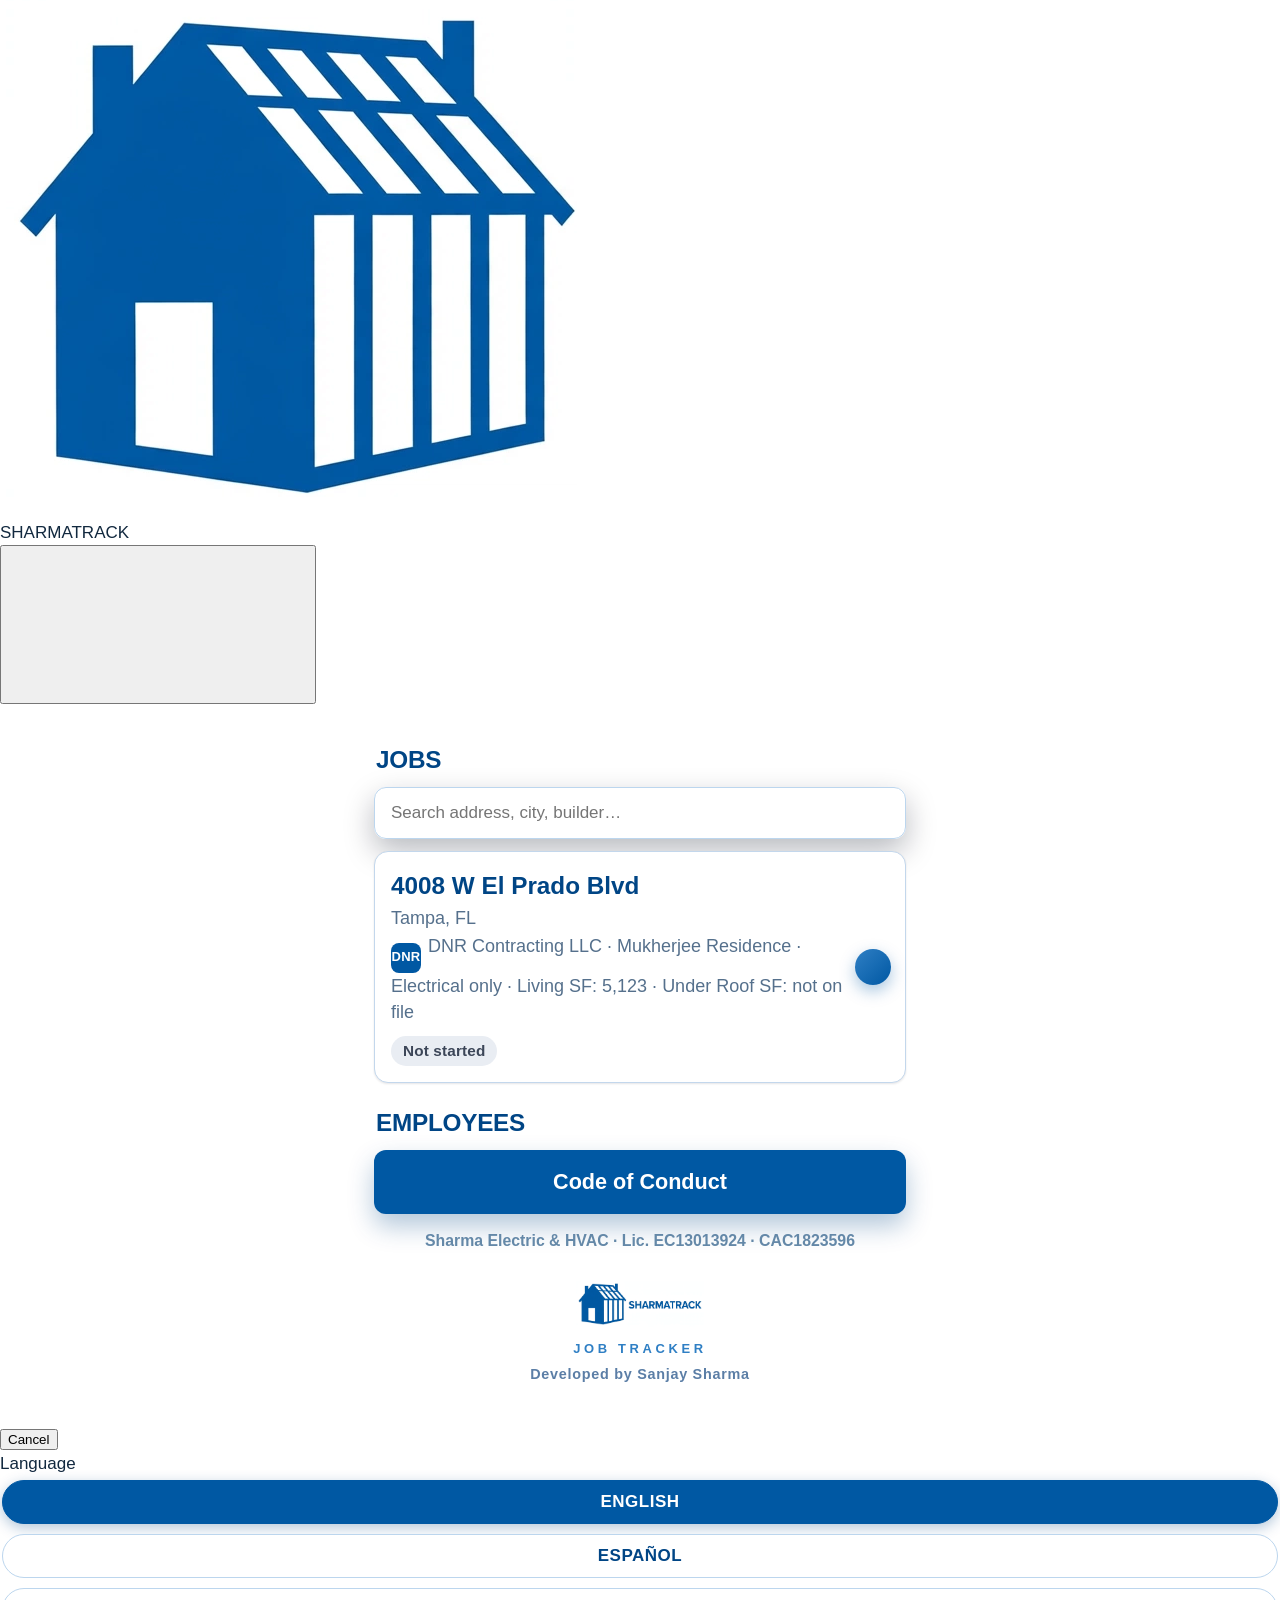
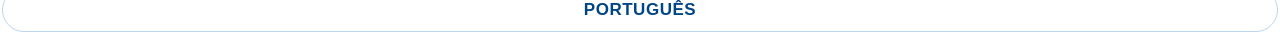
==== commit 57bc6c5e: "Rebuild as one-page SK.stack app (kit v1.3): hub root + job screen slides in, edge-swipe/back/browse" ====
--- a/code-of-conduct/index.html
+++ b/code-of-conduct/index.html
@@ -1,10 +1,10 @@
 <!DOCTYPE html>
-<html lang="en" class="sk" data-theme="track"><head><meta charset="utf-8">
+<html lang="en" class="sk" data-theme="track"><head><meta charset="utf-8"><script data-spa-redirect>if(window===window.top)location.replace("../#/code-of-conduct/")</script>
 <meta name="viewport" content="width=device-width, initial-scale=1, viewport-fit=cover">
 <title>SHARMATRACK — Code of Conduct</title>
-<meta name="theme-color" content="#0058a3"><meta name="apple-mobile-web-app-capable" content="yes"><meta name="mobile-web-app-capable" content="yes"><meta name="apple-mobile-web-app-status-bar-style" content="black-translucent"><meta name="apple-mobile-web-app-title" content="SHARMATRACK"><link rel="manifest" href="../manifest.webmanifest"><link rel="stylesheet" href="https://sharma-kit.sharma-crew.workers.dev/sharma-kit.css"><script src="https://sharma-kit.sharma-crew.workers.dev/sharma-kit.js" defer></script>
-<link rel="stylesheet" href="../styles.css?v=9">
-<link rel="stylesheet" href="../sk-bridge.css?v=1">
+<meta name="theme-color" content="#ffffff"><meta name="color-scheme" content="light"><script>(function(){try{if(localStorage.getItem("sk-scheme")==="dark"){var d=document.documentElement;d.setAttribute("data-scheme","dark");var m=document.querySelector('meta[name="theme-color"]');if(m)m.content=d.getAttribute("data-theme")==="track"?"#1C1C1E":"#1a2f61"}}catch(e){}})()</script><meta name="apple-mobile-web-app-capable" content="yes"><meta name="mobile-web-app-capable" content="yes"><meta name="apple-mobile-web-app-status-bar-style" content="default"><meta name="apple-mobile-web-app-title" content="SHARMATRACK"><link rel="manifest" href="../manifest.webmanifest"><link rel="stylesheet" href="https://sharma-kit.sharma-crew.workers.dev/sharma-kit.css"><script src="https://sharma-kit.sharma-crew.workers.dev/sharma-kit.js" defer></script>
+<link rel="stylesheet" href="../styles.css?v=24">
+<link rel="stylesheet" href="../sk-bridge.css?v=2">
 <link rel="icon" href="../sharmatrack-app-icon.png">
 <link rel="apple-touch-icon" href="../sharmatrack-app-icon.png">
 </head><body class="sk coc-body">
@@ -189,5 +189,5 @@
     <button type="button" onclick="window.scrollTo({top:0,behavior:'smooth'})">Back to top ↑</button>
   </div>
 </div>
-<script src="../sk-init.js?v=1" defer></script>
+<script src="../sk-init.js?v=2" defer></script>
 </body></html>
--- a/styles.css
+++ b/styles.css
@@ -250,8 +250,6 @@
 .tradeswitch button{flex:1;border:2px solid #12325e;background:#eaf3fb;color:#12325e;border-radius:14px;padding:12px 8px;font-size:1.15rem;font-weight:900;cursor:pointer;transition:background .15s,color .15s,transform .1s}
 .tradeswitch button:active{transform:scale(.97)}
 .tradeswitch button.on{background:#12325e;color:#fff;border-color:#12325e;box-shadow:var(--sh-pop)}
-html[data-theme="dark"] .tradeswitch button{background:#10283d;color:#bcd8f5;border-color:#2a4d6e}
-html[data-theme="dark"] .tradeswitch button.on{background:#12325e;color:#fff;border-color:#12325e}
 .tradeswitch button{display:flex;align-items:center;justify-content:center;gap:10px}
 .trade-ic{height:30px;width:auto;background:#fff;border-radius:8px;padding:2px 5px}
 
@@ -397,73 +395,6 @@
   text-align:center;font-weight:700;padding:22px 16px;margin:10px auto;max-width:560px}
 .duo-exjtxt{text-align:center;align-items:center}
 
-/* === THEME CHOICE — dark or white background (Sanjay 2026-11-07) ===
-   Default is the white look above. The toggle in the language bar sets
-   data-theme="dark" on <html> and remembers the choice on the device
-   (localStorage "sharma-theme", shared across every page of the app). */
-.theme-toggle{margin-left:4px}
-html[data-theme="dark"] body{background:
-  radial-gradient(120% 480px at 50% -80px,rgba(47,127,196,.22),rgba(47,127,196,0) 70%),
-  linear-gradient(180deg,#0d2136,#081726);background-attachment:fixed;color:#e9f2fa}
-html[data-theme="dark"] body:has(.wrap.home){background:#0a1a2b}
-html[data-theme="dark"] .section,
-html[data-theme="dark"] .progress,
-html[data-theme="dark"] .gear .card,
-html[data-theme="dark"] .coc-sec{background:#10283d;border-color:#1e3f5c;color:#e9f2fa;
-  box-shadow:0 2px 10px rgba(0,0,0,.25),0 14px 34px rgba(0,0,0,.3)}
-html[data-theme="dark"] .capcard{background:#0c2236;border-color:#1e3f5c}
-html[data-theme="dark"] .capcard .cap{color:#f2f7fc}
-html[data-theme="dark"] .capcard .status{color:#93aec7}
-html[data-theme="dark"] .capcard .status.has{background:#173d5e;color:#bcd8f5;border-color:#2a4d6e}
-html[data-theme="dark"] .capdef{background:#0d2236;color:#93aec7;border-color:#1e3f5c}
-html[data-theme="dark"] .hero{background:linear-gradient(135deg,#0058a3,#004585 70%);color:#fff;
-  border-color:rgba(255,255,255,.09);box-shadow:0 12px 30px rgba(3,12,28,.4)}
-html[data-theme="dark"] .hero .city{color:#cfe0f2}
-html[data-theme="dark"] .hero .lic{color:#cfe0f2}
-html[data-theme="dark"] .hero .meta span{background:rgba(255,255,255,.08);border-color:rgba(255,255,255,.16);color:#fff}
-html[data-theme="dark"] .hero .meta b{color:#fff}
-html[data-theme="dark"] .hero h1{color:#fff}
-html[data-theme="dark"] .jobbtn{background:#10283d;border-color:#1e3f5c;color:#e9f2fa}
-html[data-theme="dark"] .jobbtn .a{color:#8fc0ef}
-html[data-theme="dark"] .jobbtn .b,html[data-theme="dark"] .jobbtn .b2{color:#93aec7}
-html[data-theme="dark"] .jobbtn .prog{background:#173d5e;color:#bcd8f5;border-color:#2a4d6e}
-html[data-theme="dark"] .jobbtn .chip.st0{background:#1c3d5a;color:#bcd8f5}
-html[data-theme="dark"] .home h2,html[data-theme="dark"] .launch h2{color:#8fc0ef}
-html[data-theme="dark"] .langbar .lbl{color:#8fc0ef}
-html[data-theme="dark"] .langbar button{background:#10283d;color:#bcd8f5;border-color:#2a4d6e}
-html[data-theme="dark"] .langbar button.on{background:#0058a3;color:#fff;border-color:#0058a3}
-html[data-theme="dark"] .phasetabs button{background:#10283d;color:#bcd8f5;border-color:#2a4d6e}
-html[data-theme="dark"] .phasetabs button.on{background:#0058a3;color:#fff;border-color:#0058a3}
-html[data-theme="dark"] .searchbar input{background:#10283d;color:#e9f2fa;border-color:#2a4d6e}
-html[data-theme="dark"] .prints a{background:linear-gradient(180deg,#12304a,#0e2a42);color:#8fc0ef;border-color:#2a4d6e}
-html[data-theme="dark"] .capcard .btns .gal{background:#10283d;color:#bcd8f5;border-color:#2f7fc4}
-html[data-theme="dark"] .gear .model{background:#0d2236;border-color:#1e3f5c;color:#e9f2fa}
-html[data-theme="dark"] .sched-hint{border-color:#1e3f5c}
-html[data-theme="dark"] .sched-table .sched-sec td{background:#0d2236;color:#8fc0ef}
-html[data-theme="dark"] #jm-form input,html[data-theme="dark"] #jm-form select{background:#0c2236;color:#e9f2fa;border-color:#2a4d6e}
-html[data-theme="dark"] #jm-form label{color:#93aec7}
-html[data-theme="dark"] .jmedit{background:#0e2a42;color:#bcd8f5;border-color:#2a4d6e}
-html[data-theme="dark"] .jm-btns button{background:#10283d;color:#e9f2fa;border-color:#2a4d6e}
-html[data-theme="dark"] .jm-rows dt{color:#93aec7}
-html[data-theme="dark"] .section h3{color:#93aec7}
-html[data-theme="dark"] .progress .ps,html[data-theme="dark"] .upnote,html[data-theme="dark"] .tiles figcaption{color:#93aec7}
-html[data-theme="dark"] .notconn{background:#0e2a42;color:#bcd8f5;border-color:#2f7fc4}
-html[data-theme="dark"] .tiles img,html[data-theme="dark"] .tiles video{background:#1c3d5a}
-html[data-theme="dark"] .tile .lb{color:#e9f2fa}
-html[data-theme="dark"] .tile .up,html[data-theme="dark"] .launch-head .date{color:#7d99b5}
-html[data-theme="dark"] .launch-head{color:#e9f2fa}
-html[data-theme="dark"] .home-lic,html[data-theme="dark"] .dev-credit{color:#7d99b5}
-html[data-theme="dark"] .builder-ed{color:#7db3e8}
-html[data-theme="dark"] .empty-houses{background:#0e2a42;color:#93aec7;border-color:#2a4d6e}
-html[data-theme="dark"] .coc-body{background:#081726}
-html[data-theme="dark"] .coc-nav a{background:#10283d;color:#bcd8f5;border-color:#2a4d6e}
-html[data-theme="dark"] .jobchip.home{background:#10283d;color:#bcd8f5;border-color:#2a4d6e}
-/* the Sharma logo art has a white ground baked in — on dark it sits as a
-   clean white plaque instead of a floating rectangle */
-html[data-theme="dark"] .duo-sharma{border-radius:14px}
-html[data-theme="dark"] .st-footer{background:#fff;border-radius:16px;padding:12px 10px 8px;max-width:520px}
-html[data-theme="dark"] .app-hero .app-name{color:#fff}
-
 /* ——— Design softening pass (2026-11-09, Sanjay: "it feels so blocky") ———
    Pills instead of boxes, borders traded for soft shadows, more air. */
 .section{border:none;border-radius:26px;padding:20px 18px;box-shadow:0 2px 8px rgba(8,22,44,.05),0 18px 40px rgba(8,22,44,.09)}
@@ -479,20 +410,15 @@
 .tradeswitch{background:rgba(0,69,133,.08);border-radius:999px;padding:5px;gap:5px;margin-bottom:12px}
 .tradeswitch button{border:none;border-radius:999px;background:transparent;box-shadow:none;color:var(--navy)}
 .tradeswitch button.on{background:#12325e;color:#fff;box-shadow:0 6px 16px rgba(10,35,70,.35)}
-html[data-theme="dark"] .tradeswitch{background:rgba(120,180,240,.12)}
-html[data-theme="dark"] .tradeswitch button{background:transparent;color:#bcd8f5;box-shadow:none}
-html[data-theme="dark"] .tradeswitch button.on{background:#12325e;color:#fff;box-shadow:0 6px 16px rgba(0,0,0,.45)}
 /* phase tabs: soft pills, no hard outline */
 .phasetabs{gap:7px}
 .phasetabs button{border:none;border-radius:999px;background:rgba(0,69,133,.08);color:var(--navy);box-shadow:none;padding:11px 6px}
 .phasetabs button.on{background:#0058a3;color:#fff;box-shadow:0 6px 16px rgba(0,88,163,.35)}
-html[data-theme="dark"] .phasetabs button{background:rgba(120,180,240,.12);color:#bcd8f5}
-html[data-theme="dark"] .phasetabs button.on{background:#0058a3;color:#fff}
 
 /* ——— All-caps Archivo treatment (2026-11-09, Sanjay: "proper grammar — get an all caps font") ———
    Archivo throughout; UI chrome displays in caps with light tracking.
    Underlying text keeps its proper casing — display transform only. */
-body{font-family:"Archivo",-apple-system,BlinkMacSystemFont,"Segoe UI",Roboto,Arial,sans-serif}
+body{font-family:-apple-system,BlinkMacSystemFont,"Segoe UI",Roboto,Arial,sans-serif}
 h1,h2,h3,.hero,.jobbar,.tradeswitch button,.phasetabs button,.capcard .cap,
 .capcard .btns label,.jm-rows dt,.pill,.section h2,.prints a,.gear .card h3,
 .otherbar button,.langbar button,.jmedit,.jmsave{text-transform:uppercase;letter-spacing:.03em}
@@ -508,7 +434,6 @@
 .section h2{position:relative;padding-left:13px}
 .section h2::before{content:"";position:absolute;left:0;top:.16em;bottom:.16em;width:4px;border-radius:2px;background:linear-gradient(180deg,#f0b95a,#e8a33d)}
 .capcard .status:not(.has){background:rgba(232,163,61,.15);color:#96690f;border:1px solid rgba(232,163,61,.38);border-radius:999px;padding:2px 11px;font-weight:700}
-html[data-theme="dark"] .capcard .status:not(.has){background:rgba(232,163,61,.18);color:#e8c37a;border-color:rgba(232,163,61,.4)}
 .mapsbtn{border-radius:999px;background:linear-gradient(135deg,var(--brand2),var(--brand))}
 
 /* ——— TUG free photos (2026-11-09, Sanjay: no preset caption entries on TUG —
@@ -521,8 +446,6 @@
 .freecap .btns label:active{transform:scale(.97)}
 .freecap .btns .cam{background:linear-gradient(135deg,var(--brand2),var(--brand));box-shadow:0 8px 18px rgba(0,88,163,.3)}
 .freecap .btns .gal{background:#fff;color:#004585;border:1.5px solid #0058a3;box-shadow:0 8px 18px rgba(0,88,163,.12)}
-html[data-theme="dark"] .freecap .btns .gal{background:#10283d;color:#bcd8f5;border-color:#2f7fc4}
-html[data-theme="dark"] .freecap input[type=text]{background:#10283d;border-color:#2a4d6e;color:#e8f1fa}
 #tug-tiles .tiles figcaption b{display:block;font-size:.98rem;color:var(--ink);margin-bottom:1px}
 #tug-tiles .tiles figcaption span{font-size:.82rem}
 
@@ -544,3 +467,10 @@
 /* Address clarity (Sanjay, 2026-11-10): never cut the address off in the sticky bar; city line dark + bold */
 .jobbar .jb-addr{white-space:normal;overflow:visible;text-overflow:clip;line-height:1.15}
 .hero .city{color:#004585;font-weight:700}
+
+/* Builder logo chip (company-logos workstream, 2026-11-19): the real logo
+   file covers a navy initials badge; if the file is missing the badge
+   shows, so a real logo can be dropped in later with no markup change. */
+.blogo { position:relative; display:inline-flex; align-items:center; justify-content:center; width:30px; height:30px; border-radius:8px; background:#0058a3; vertical-align:-9px; margin-right:7px; overflow:hidden; flex:0 0 auto; }
+.blogo__init { color:#fff; font-weight:800; font-size:13px; letter-spacing:.02em; }
+.blogo img { position:absolute; inset:0; width:100%; height:100%; object-fit:contain; background:#fff; }
--- a/sk-bridge.css
+++ b/sk-bridge.css
@@ -27,7 +27,7 @@
 html.sk .phasetabs button{ min-height:44px; border-radius:999px; }
 html.sk .phasetabs button.on{ background:#0058a3; color:#fff; }
 html.sk .searchbar input{ min-height:48px; border-radius:12px; font-size:17px; }
-html.sk .greenbtn{ border-radius:12px; min-height:48px; }
+html.sk .greenbtn{ border-radius:12px; min-height:48px; background:#0058a3; color:#fff; }
 html.sk .dvbar button, html.sk .dvtabs button{ min-height:44px; }
 /* Numbers line up */
 html.sk .prog, html.sk .jb-num, html.sk .num, html.sk .dvcount{ font-variant-numeric:tabular-nums; }
@@ -38,19 +38,7 @@
   background-size:800px 100%; animation:skShimmer 1.4s infinite linear; min-height:96px;
 }
 @media (prefers-reduced-motion: reduce){ html.sk *{ animation:none!important; transition:none!important; } }
-/* Dark mode (follows the phone, like the kit) */
-@media (prefers-color-scheme: dark){
-  html.sk body.sk{ background:#0E1116; color:#F2F4F8; }
-  html.sk .wrap, html.sk .hero, html.sk .section, html.sk .jobbtn, html.sk .card,
-  html.sk .capcard, html.sk .dvmap, html.sk .dvbar{ background:#1C1C1E; color:#F2F4F8; border-color:#33373D; }
-  html.sk .jobbar, html.sk .langbar, html.sk .namebar{ background:#1C1C1E; color:#F2F4F8; border-color:#33373D; }
-  html.sk .chip.st0{ background:#2C2C2E; color:#C7CEDA; }
-  html.sk .chip.st1{ background:rgba(90,169,240,.22); color:#8CC4F5; }
-  html.sk .chip.st2, html.sk .chip.done, html.sk .donebadge{ background:rgba(52,199,89,.2); color:#5BD98A; }
-  html.sk h1, html.sk h2, html.sk h3, html.sk .a{ color:#F2F4F8; }
-  html.sk .b, html.sk .b2, html.sk .ps, html.sk .dvhint{ color:#A7B0BE; }
-  html.sk input, html.sk select, html.sk textarea{ background:#2C2C2E; color:#F2F4F8; border-color:#3A3F46; }
-}
+/* Light always (Sanjay, 2026-11-19): dark only via the kit Appearance switch (v1.3). */
 
 /* DNR only: this app already uses data-theme for its own Dark/White toggle
    (localStorage "sharma-theme"), so the kit's Track tokens are pinned here on
@@ -60,7 +48,21 @@
   --sk-header-bg:#fff; --sk-header-fg:#0058a3; --sk-header-rule:#0058a3;
   --sk-s-prog-fg:#0058a3; --sk-s-prog-bg:rgba(0,88,163,.1);
 }
-html.sk[data-theme="dark"]{
+html.sk[data-scheme="dark"]{
   --sk-header-bg:#1C1C1E; --sk-header-fg:#5AA9F0; --sk-tint:#5AA9F0;
   --sk-s-prog-fg:#8CC4F5; --sk-s-prog-bg:rgba(90,169,240,.2);
 }
+
+/* Dark (Appearance switch only): tracker cards/sections keep their white
+   surfaces, so inherited text on them is pinned to the ink colour. */
+html.sk[data-scheme="dark"] .jobbtn,
+html.sk[data-scheme="dark"] .card,
+html.sk[data-scheme="dark"] .capcard,
+html.sk[data-scheme="dark"] .section,
+html.sk[data-scheme="dark"] .progress,
+html.sk[data-scheme="dark"] .hero,
+html.sk[data-scheme="dark"] .coc-sec,
+html.sk[data-scheme="dark"] .coc-hero{ color:#17293c; }
+/* Job-header address contrast (Steve's review): explicit ink + brand blue */
+html.sk .hero h1{ color:#0d2137; }
+html.sk .hero .city{ color:#004585; }
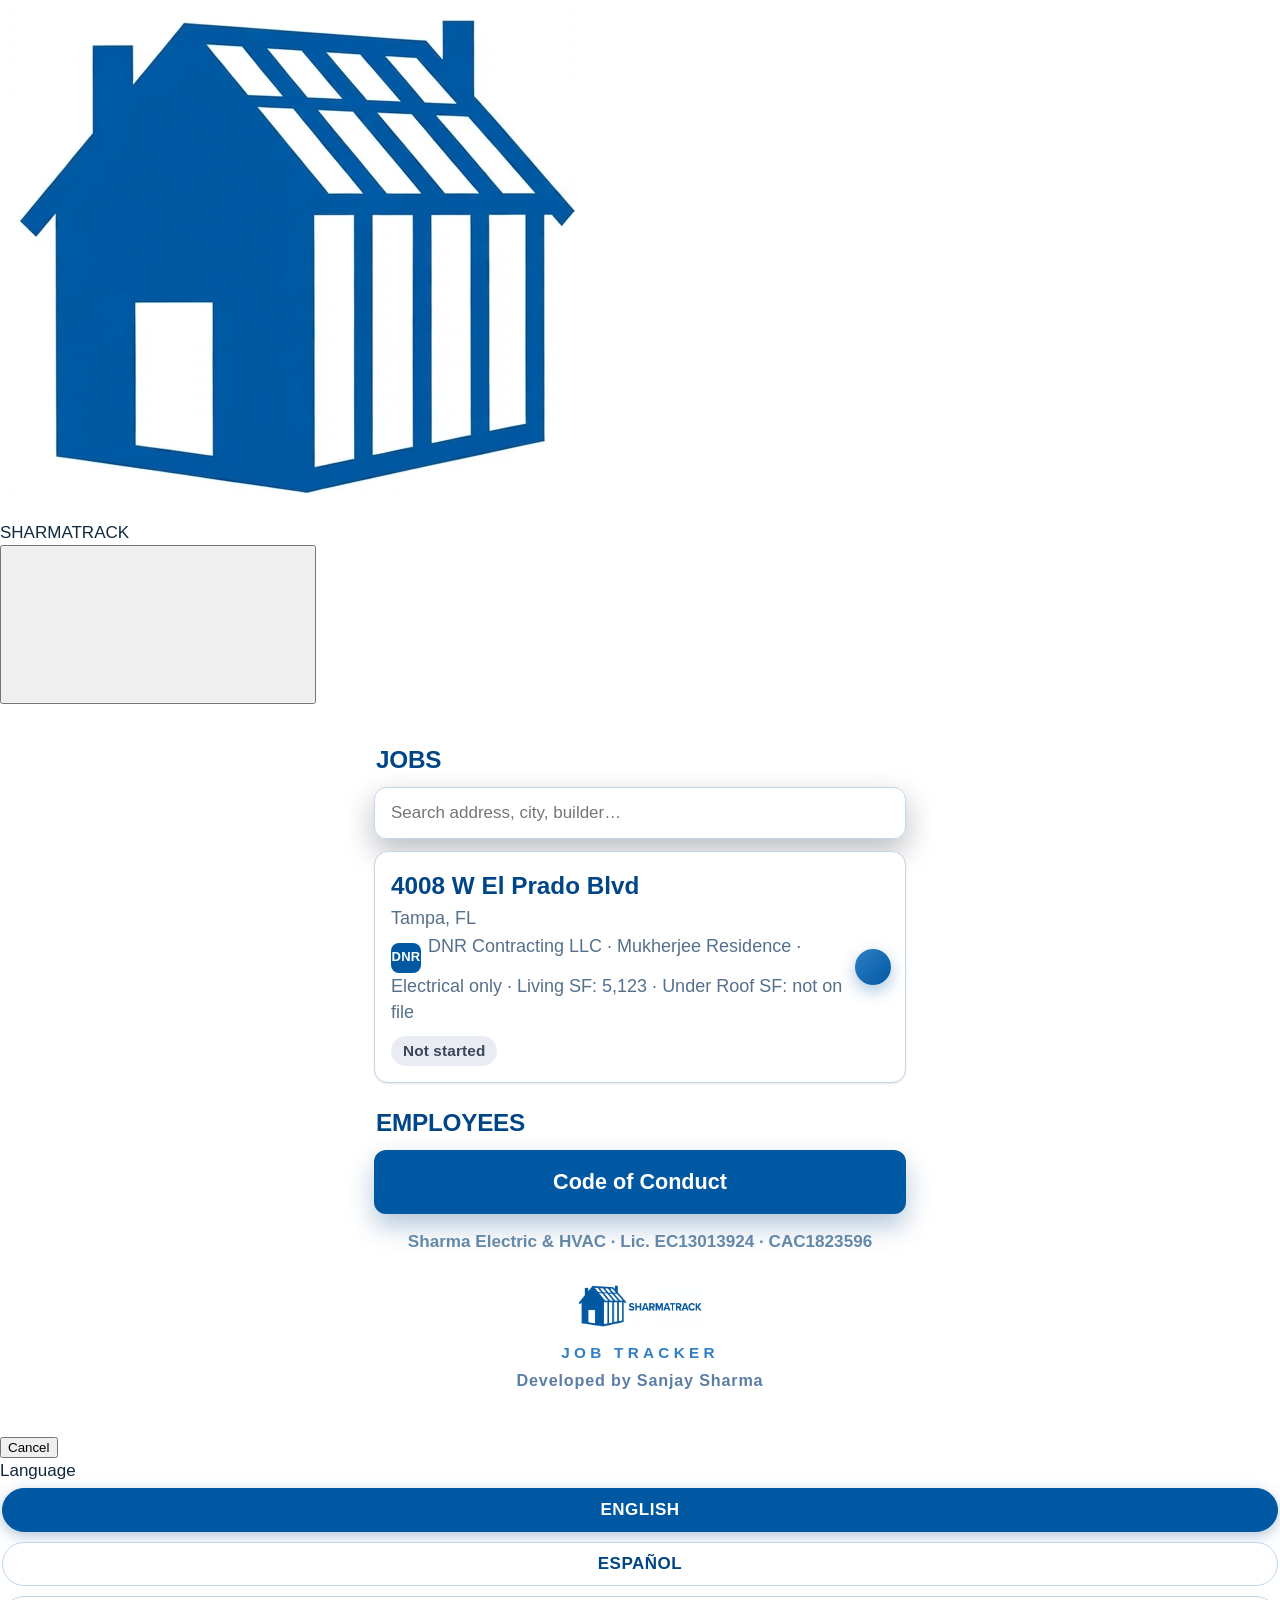
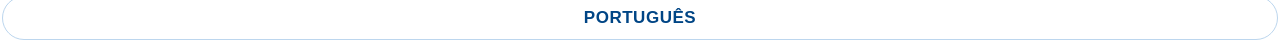
==== commit c4781808: "Type bump (Sanjay 2026-11-20: wording a bit small on the builder job pages): captions, status lines," ====
--- a/code-of-conduct/index.html
+++ b/code-of-conduct/index.html
@@ -3,7 +3,7 @@
 <meta name="viewport" content="width=device-width, initial-scale=1, viewport-fit=cover">
 <title>SHARMATRACK — Code of Conduct</title>
 <meta name="theme-color" content="#ffffff"><meta name="color-scheme" content="light"><script>(function(){try{if(localStorage.getItem("sk-scheme")==="dark"){var d=document.documentElement;d.setAttribute("data-scheme","dark");var m=document.querySelector('meta[name="theme-color"]');if(m)m.content=d.getAttribute("data-theme")==="track"?"#1C1C1E":"#1a2f61"}}catch(e){}})()</script><meta name="apple-mobile-web-app-capable" content="yes"><meta name="mobile-web-app-capable" content="yes"><meta name="apple-mobile-web-app-status-bar-style" content="default"><meta name="apple-mobile-web-app-title" content="SHARMATRACK"><link rel="manifest" href="../manifest.webmanifest"><link rel="stylesheet" href="https://sharma-kit.sharma-crew.workers.dev/sharma-kit.css"><script src="https://sharma-kit.sharma-crew.workers.dev/sharma-kit.js" defer></script>
-<link rel="stylesheet" href="../styles.css?v=24">
+<link rel="stylesheet" href="../styles.css?v=25">
 <link rel="stylesheet" href="../sk-bridge.css?v=2">
 <link rel="icon" href="../sharmatrack-app-icon.png">
 <link rel="apple-touch-icon" href="../sharmatrack-app-icon.png">
--- a/styles.css
+++ b/styles.css
@@ -474,3 +474,34 @@
 .blogo { position:relative; display:inline-flex; align-items:center; justify-content:center; width:30px; height:30px; border-radius:8px; background:#0058a3; vertical-align:-9px; margin-right:7px; overflow:hidden; flex:0 0 auto; }
 .blogo__init { color:#fff; font-weight:800; font-size:13px; letter-spacing:.02em; }
 .blogo img { position:absolute; inset:0; width:100%; height:100%; object-fit:contain; background:#fff; }
+
+/* Type bump (2026-11-20, Sanjay: "Wording is a bit small on the builder jobs
+   pages"): small labels, captions and status lines raised to readable
+   sizes — captions and notes at body size, nothing under ~15px. Body copy
+   and headings already sit at the 18px standard and are untouched. */
+.tiles figcaption{font-size:.95rem}
+#tug-tiles .tiles figcaption span{font-size:.95rem}
+.capcard .status{font-size:1rem}
+.capdef{font-size:1rem}
+.gear .kind{font-size:.95rem}
+.gear .spec{font-size:1rem}
+.pill{font-size:.88rem}
+.upnote{font-size:1rem}
+.notconn{font-size:1rem}
+.hero .meta .tile i{font-size:.85rem}
+.jobbar .jb-brand{font-size:.8rem}
+.tile .up{font-size:.85rem}
+.tile .lb{font-size:.95rem}
+.st-tag{font-size:.85rem}
+.dev-credit{font-size:.9rem}
+.builder-band .bb-ed{font-size:.9rem}
+.duo-zbtxt i{font-size:.88rem}
+.home-lic{font-size:.95rem}
+.launch-head .date{font-size:1rem}
+.sched-note{font-size:1rem}
+.lightbox .lb-cap{font-size:17px}
+.langbar .lbl{font-size:.95rem}
+#jm-form label{font-size:1rem}
+.coc-sec .kicker{font-size:.95rem}
+.coc-hero .eb{font-size:.95rem}
+.hub-tile .hub-kicker{font-size:.9rem}
